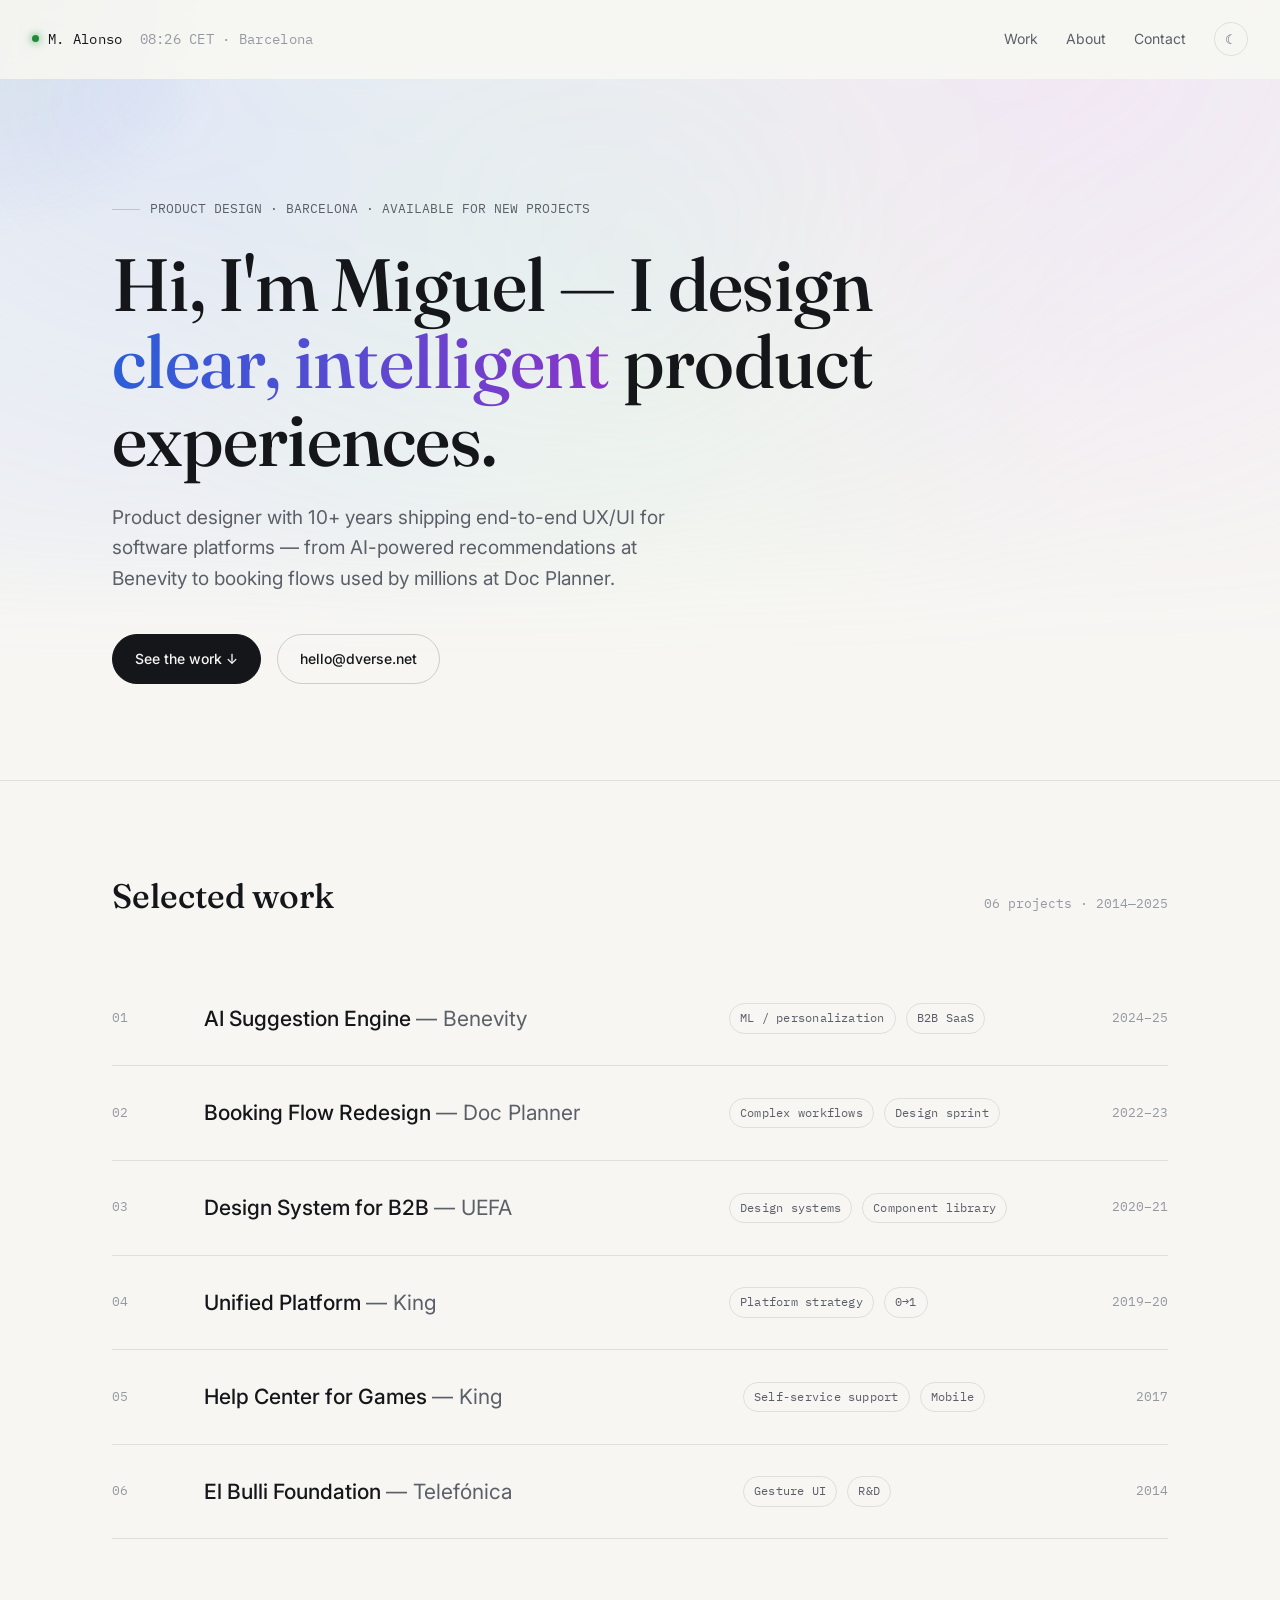
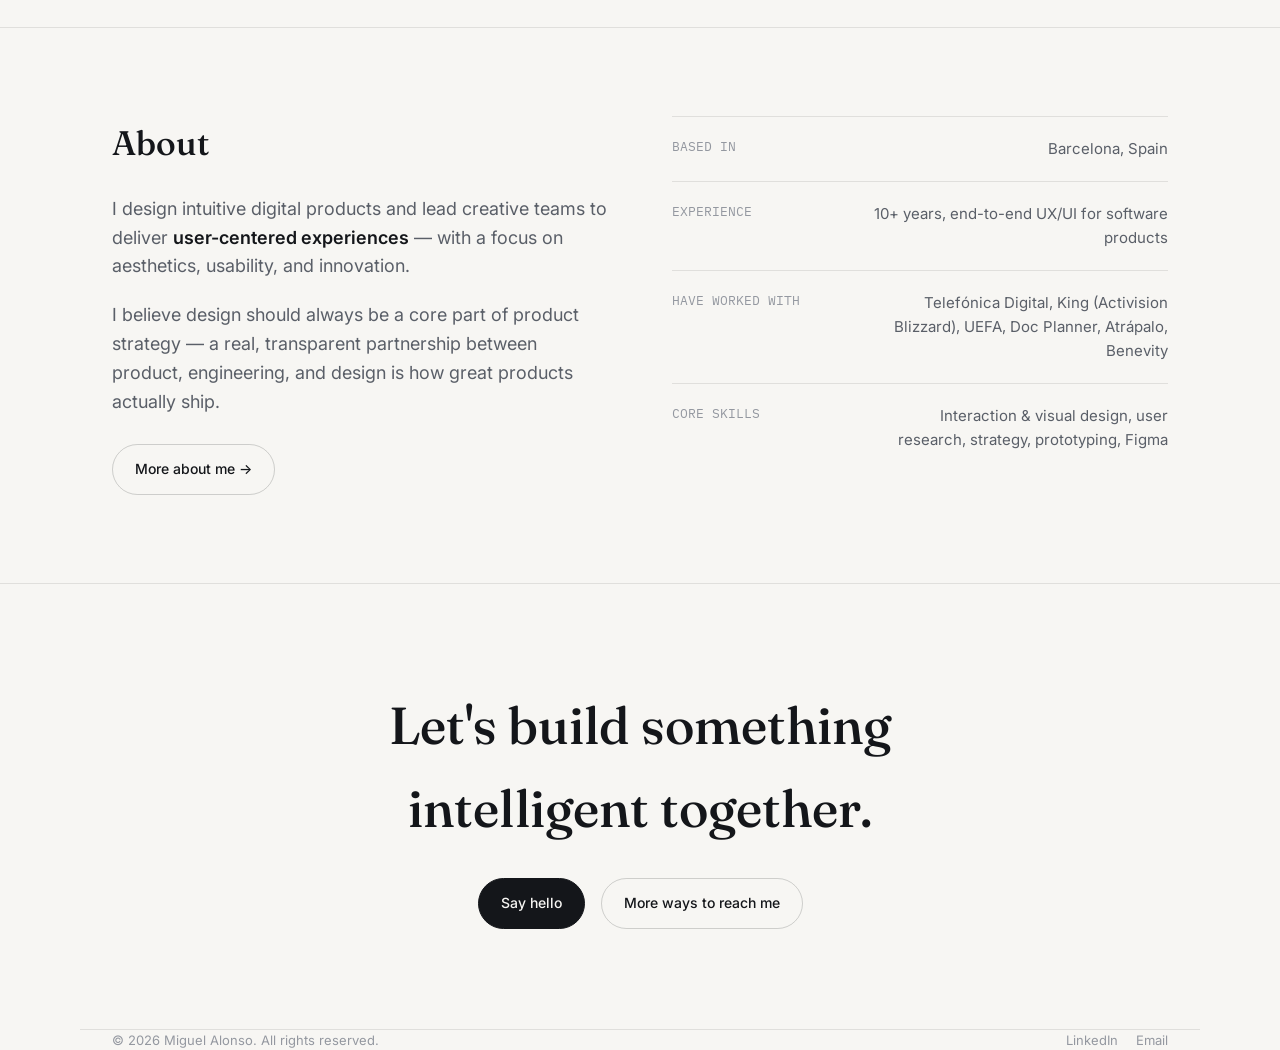
==== index.html @ 678f329a "Initial commit - dverse portfolio" ====
<!doctype html>
<html lang="en">
<head>
<meta charset="utf-8">
<script>document.documentElement.classList.add("js")</script>
<meta name="viewport" content="width=device-width, initial-scale=1">
<title>Miguel Alonso — Product Designer</title>
<meta name="description" content="Miguel Alonso — Product designer based in Barcelona. End-to-end UX/UI for software products at Benevity, Doc Planner, UEFA and King.">
<link rel="icon" href="data:image/svg+xml,<svg xmlns=%22http://www.w3.org/2000/svg%22 viewBox=%220 0 100 100%22><rect width=%22100%22 height=%22100%22 rx=%2222%22 fill=%22%230b0b0d%22/><text x=%2250%22 y=%2266%22 font-size=%2258%22 text-anchor=%22middle%22 fill=%22%23a7ffb0%22 font-family=%22monospace%22>M</text></svg>">
<link rel="preconnect" href="https://fonts.googleapis.com">
<link rel="preconnect" href="https://fonts.gstatic.com" crossorigin>
<link href="https://fonts.googleapis.com/css2?family=Fraunces:opsz,wght@9..144,400;9..144,500;9..144,600&family=Inter:wght@400;500;600&family=IBM+Plex+Mono:wght@400;500&display=swap" rel="stylesheet">
<link rel="stylesheet" href="css/style.css">
</head>
<body>
<div id="glow"></div>

<nav class="nav">
  <div class="brand"><span class="dot"></span> M. Alonso <span id="local-time" style="color:var(--ink-faint); font-weight:400; margin-left:8px;"></span></div>
  <div class="links">
    <a href="#work">Work</a>
    <a href="about.html">About</a>
    <a href="about.html#contact">Contact</a>
    <button class="theme-toggle" aria-label="Toggle theme">☀</button>
  </div>
</nav>

<header class="hero">
  <div class="wrap">
    <div class="eyebrow reveal in"><span class="bar"></span> PRODUCT DESIGN · BARCELONA · AVAILABLE FOR NEW PROJECTS</div>
    <h1 class="reveal in">Hi, I'm Miguel — I design <em>clear, intelligent</em> product experiences.</h1>
    <p class="lede reveal in">Product designer with 10+ years shipping end-to-end UX/UI for software platforms — from AI-powered recommendations at Benevity to booking flows used by millions at Doc Planner.</p>
    <div class="hero-actions reveal in">
      <a class="btn primary" href="#work">See the work ↓</a>
      <a class="btn ghost" href="mailto:hello@dverse.net">hello@dverse.net</a>
    </div>
  </div>
</header>

<section class="section" id="work">
  <div class="wrap">
    <div class="section-head reveal">
      <h2>Selected work</h2>
      <span class="section-num">06 projects · 2014—2025</span>
    </div>
    <div class="work-list">

      <a class="work-row reveal" href="work/ai-suggestion-engine.html">
        <span class="idx">01</span>
        <span class="title">AI Suggestion Engine <span class="co">— Benevity</span></span>
        <span class="meta"><span class="tag">ML / personalization</span><span class="tag">B2B SaaS</span></span>
        <span class="year">2024–25</span>
        <span class="arrow">→</span>
      </a>

      <a class="work-row reveal" href="work/booking-flow-redesign.html">
        <span class="idx">02</span>
        <span class="title">Booking Flow Redesign <span class="co">— Doc Planner</span></span>
        <span class="meta"><span class="tag">Complex workflows</span><span class="tag">Design sprint</span></span>
        <span class="year">2022–23</span>
        <span class="arrow">→</span>
      </a>

      <a class="work-row reveal" href="work/design-system-uefa.html">
        <span class="idx">03</span>
        <span class="title">Design System for B2B <span class="co">— UEFA</span></span>
        <span class="meta"><span class="tag">Design systems</span><span class="tag">Component library</span></span>
        <span class="year">2020–21</span>
        <span class="arrow">→</span>
      </a>

      <a class="work-row reveal" href="work/unified-platform.html">
        <span class="idx">04</span>
        <span class="title">Unified Platform <span class="co">— King</span></span>
        <span class="meta"><span class="tag">Platform strategy</span><span class="tag">0→1</span></span>
        <span class="year">2019–20</span>
        <span class="arrow">→</span>
      </a>

      <a class="work-row reveal" href="work/king-help-center.html">
        <span class="idx">05</span>
        <span class="title">Help Center for Games <span class="co">— King</span></span>
        <span class="meta"><span class="tag">Self-service support</span><span class="tag">Mobile</span></span>
        <span class="year">2017</span>
        <span class="arrow">→</span>
      </a>

      <a class="work-row reveal" href="work/elbulli.html">
        <span class="idx">06</span>
        <span class="title">El Bulli Foundation <span class="co">— Telefónica</span></span>
        <span class="meta"><span class="tag">Gesture UI</span><span class="tag">R&D</span></span>
        <span class="year">2014</span>
        <span class="arrow">→</span>
      </a>

    </div>
  </div>
</section>

<section class="section">
  <div class="wrap split">
    <div class="reveal">
      <div class="section-head" style="margin-bottom:24px;">
        <h2>About</h2>
      </div>
      <div class="lead-text">
        <p>I design intuitive digital products and lead creative teams to deliver <strong>user-centered experiences</strong> — with a focus on aesthetics, usability, and innovation.</p>
        <p>I believe design should always be a core part of product strategy — a real, transparent partnership between product, engineering, and design is how great products actually ship.</p>
      </div>
      <a class="btn ghost" href="about.html" style="margin-top:8px;">More about me →</a>
    </div>
    <div class="reveal">
      <div class="pillar"><span class="label">BASED IN</span><span class="val">Barcelona, Spain</span></div>
      <div class="pillar"><span class="label">EXPERIENCE</span><span class="val">10+ years, end-to-end UX/UI for software products</span></div>
      <div class="pillar"><span class="label">HAVE WORKED WITH</span><span class="val">Telefónica Digital, King (Activision Blizzard), UEFA, Doc Planner, Atrápalo, Benevity</span></div>
      <div class="pillar"><span class="label">CORE SKILLS</span><span class="val">Interaction &amp; visual design, user research, strategy, prototyping, Figma</span></div>
    </div>
  </div>
</section>

<section class="cta section">
  <div class="wrap">
    <h2>Let's build something<br>intelligent together.</h2>
    <div class="hero-actions" style="justify-content:center;">
      <a class="btn primary" href="mailto:hello@dverse.net">Say hello</a>
      <a class="btn ghost" href="about.html#contact">More ways to reach me</a>
    </div>
  </div>
</section>

<footer class="wrap">
  <div>© <span id="year"></span> Miguel Alonso. All rights reserved.</div>
  <div class="social">
    <a href="https://www.linkedin.com/" target="_blank" rel="noopener">LinkedIn</a>
    <a href="mailto:hello@dverse.net">Email</a>
  </div>
</footer>

<script>document.getElementById('year').textContent = new Date().getFullYear();</script>
<script src="js/main.js"></script>
</body>
</html>
---- css/style.css ----
/* =================================================================
   M. Alonso — Product Design Portfolio
   Minimal, AI-native design system
   ================================================================= */

:root{
  --bg: #0b0b0d;
  --bg-elevated: #121214;
  --ink: #eef0f2;
  --ink-dim: #9a9ea6;
  --ink-faint: #5c6068;
  --line: rgba(255,255,255,0.09);
  --line-strong: rgba(255,255,255,0.16);
  --accent: #a7ffb0;
  --accent-2: #7ea8ff;
  --accent-3: #c98bff;
  --radius: 14px;
  --mono: "IBM Plex Mono", "SF Mono", ui-monospace, monospace;
  --sans: "Inter", -apple-system, BlinkMacSystemFont, "Segoe UI", sans-serif;
  --serif: "Fraunces", Georgia, serif;
  --maxw: 1120px;
  --ease: cubic-bezier(.16,.8,.24,1);
}

[data-theme="light"]{
  --bg: #f7f6f3;
  --bg-elevated: #ffffff;
  --ink: #14161a;
  --ink-dim: #5a5f68;
  --ink-faint: #9498a0;
  --line: rgba(20,22,26,0.10);
  --line-strong: rgba(20,22,26,0.18);
  --accent: #1f8a3a;
  --accent-2: #2b5fd9;
  --accent-3: #8a34c9;
}

*{ box-sizing: border-box; }
html{ scroll-behavior: smooth; }
body{
  margin:0;
  background: var(--bg);
  color: var(--ink);
  font-family: var(--sans);
  font-size: 16px;
  line-height: 1.6;
  -webkit-font-smoothing: antialiased;
  transition: background .4s var(--ease), color .4s var(--ease);
}

a{ color: inherit; text-decoration: none; }
img{ max-width: 100%; display:block; }
ul{ margin:0; padding:0; }

.wrap{
  max-width: var(--maxw);
  margin: 0 auto;
  padding: 0 32px;
}

/* ---------- cursor glow (subtle AI-flair) ---------- */
#glow{
  position: fixed;
  top:0; left:0;
  width: 480px; height: 480px;
  border-radius: 50%;
  pointer-events: none;
  background: radial-gradient(circle, rgba(167,255,176,0.10), rgba(126,168,255,0.06) 40%, transparent 70%);
  transform: translate(-50%,-50%);
  z-index: 0;
  transition: opacity .3s ease;
  will-change: transform;
}
[data-theme="light"] #glow{
  background: radial-gradient(circle, rgba(31,138,58,0.07), rgba(43,95,217,0.05) 40%, transparent 70%);
}

/* ---------- top nav ---------- */
.nav{
  position: sticky;
  top:0;
  z-index: 50;
  display:flex;
  align-items:center;
  justify-content: space-between;
  padding: 22px 32px;
  backdrop-filter: blur(10px);
  background: color-mix(in srgb, var(--bg) 78%, transparent);
  border-bottom: 1px solid transparent;
}
.nav.scrolled{ border-bottom-color: var(--line); }
.nav .brand{
  font-family: var(--mono);
  font-size: 14px;
  letter-spacing: .02em;
  display:flex;
  align-items:center;
  gap:9px;
}
.nav .brand .dot{
  width:7px;height:7px;border-radius:50%;
  background: var(--accent);
  box-shadow: 0 0 10px var(--accent);
  animation: pulse 2.4s ease-in-out infinite;
}
@keyframes pulse{ 0%,100%{ opacity:1 } 50%{ opacity:.35 } }

.nav .links{ display:flex; align-items:center; gap: 28px; font-size: 14px; }
.nav .links a{ color: var(--ink-dim); position:relative; padding: 4px 0; }
.nav .links a:hover, .nav .links a.active{ color: var(--ink); }
.nav .links a.active::after{
  content:"";
  position:absolute; left:0; right:0; bottom:-2px;
  height:1px; background: var(--accent);
}
.theme-toggle{
  border:1px solid var(--line);
  background: transparent;
  color: var(--ink-dim);
  border-radius: 999px;
  width: 34px; height: 34px;
  display:flex; align-items:center; justify-content:center;
  cursor:pointer;
  font-size: 13px;
  transition: border-color .2s, color .2s;
}
.theme-toggle:hover{ border-color: var(--line-strong); color: var(--ink); }

/* ---------- hero ---------- */
.hero{
  position: relative;
  padding: 120px 0 96px;
  overflow: hidden;
}
.hero::before{
  content:"";
  position:absolute;
  inset: -20% -10% auto -10%;
  height: 640px;
  background:
    radial-gradient(circle at 18% 25%, rgba(126,168,255,.18), transparent 55%),
    radial-gradient(circle at 78% 15%, rgba(201,139,255,.14), transparent 50%),
    radial-gradient(circle at 50% 60%, rgba(167,255,176,.10), transparent 55%);
  filter: blur(40px);
  z-index:-1;
  animation: drift 18s ease-in-out infinite alternate;
}
@keyframes drift{
  0%{ transform: translate3d(0,0,0) scale(1); }
  100%{ transform: translate3d(10px,20px,0) scale(1.05); }
}
.eyebrow{
  font-family: var(--mono);
  font-size: 13px;
  color: var(--ink-dim);
  display:flex;
  align-items:center;
  gap:10px;
  margin-bottom: 26px;
}
.eyebrow .bar{ width: 28px; height:1px; background: var(--line-strong); }

.hero h1{
  font-family: var(--serif);
  font-weight: 500;
  font-size: clamp(40px, 6vw, 74px);
  line-height: 1.05;
  letter-spacing: -0.01em;
  margin: 0 0 24px;
  max-width: 820px;
}
.hero h1 em{
  font-style: normal;
  background: linear-gradient(90deg, var(--accent-2), var(--accent-3));
  -webkit-background-clip: text;
  background-clip: text;
  color: transparent;
}
.hero p.lede{
  font-size: 19px;
  color: var(--ink-dim);
  max-width: 560px;
  margin: 0 0 40px;
}
.hero-actions{ display:flex; gap:16px; flex-wrap: wrap; align-items:center; }

.btn{
  display:inline-flex;
  align-items:center;
  gap:8px;
  padding: 13px 22px;
  border-radius: 999px;
  font-size: 14px;
  font-weight: 500;
  border:1px solid var(--line-strong);
  transition: all .25s var(--ease);
}
.btn.primary{
  background: var(--ink);
  color: var(--bg);
  border-color: var(--ink);
}
.btn.primary:hover{ transform: translateY(-2px); box-shadow: 0 8px 24px rgba(0,0,0,.25); }
.btn.ghost:hover{ border-color: var(--line-strong); background: var(--bg-elevated); }

/* ---------- section labels ---------- */
.section{ padding: 88px 0; border-top: 1px solid var(--line); }
.section-head{
  display:flex;
  justify-content: space-between;
  align-items: baseline;
  gap: 24px;
  margin-bottom: 48px;
}
.section-head h2{
  font-family: var(--serif);
  font-size: clamp(26px, 3vw, 34px);
  font-weight: 500;
  margin:0;
}
.section-num{
  font-family: var(--mono);
  font-size: 13px;
  color: var(--ink-faint);
}

/* ---------- work list ---------- */
.work-list{ display:flex; flex-direction: column; }
.work-row{
  display:grid;
  grid-template-columns: 64px 1.4fr 1fr auto;
  gap: 28px;
  align-items: center;
  padding: 30px 0;
  border-bottom: 1px solid var(--line);
  transition: padding-left .3s var(--ease);
  position: relative;
}
.work-row:hover{ padding-left: 10px; }
.work-row .idx{ font-family: var(--mono); color: var(--ink-faint); font-size: 13px; }
.work-row .title{ font-size: 21px; font-weight: 500; }
.work-row .title .co{ color: var(--ink-dim); font-weight: 400; }
.work-row .meta{ display:flex; gap:10px; flex-wrap: wrap; }
.tag{
  font-family: var(--mono);
  font-size: 11.5px;
  letter-spacing: .02em;
  color: var(--ink-dim);
  border: 1px solid var(--line);
  padding: 5px 10px;
  border-radius: 999px;
  white-space: nowrap;
}
.work-row .year{ font-family: var(--mono); color: var(--ink-faint); font-size: 13px; text-align:right; }
.work-row .arrow{
  position:absolute;
  right: -8px;
  opacity:0;
  transform: translateX(-6px);
  transition: all .3s var(--ease);
  color: var(--accent);
}
.work-row:hover .arrow{ opacity:1; transform: translateX(0); }

@media (max-width: 720px){
  .work-row{ grid-template-columns: 1fr; gap: 10px; }
  .work-row .year{ text-align:left; }
}

/* ---------- about teaser / blocks ---------- */
.split{
  display:grid;
  grid-template-columns: 1fr 1fr;
  gap: 64px;
}
@media (max-width: 800px){ .split{ grid-template-columns: 1fr; } }

.lead-text{ font-size: 18px; color: var(--ink-dim); }
.lead-text p{ margin: 0 0 20px; }
.lead-text strong{ color: var(--ink); font-weight: 600; }

.pillar{
  border-top: 1px solid var(--line);
  padding: 20px 0;
  display:flex;
  justify-content: space-between;
  gap: 16px;
}
.pillar .label{ font-family: var(--mono); font-size: 13px; color: var(--ink-faint); }
.pillar .val{ font-size: 15px; color: var(--ink-dim); text-align: right; max-width: 60%; }

/* ---------- skills bars ---------- */
.skill{ margin-bottom: 18px; }
.skill .row{ display:flex; justify-content: space-between; font-size: 13.5px; margin-bottom: 8px; }
.skill .row span:first-child{ color: var(--ink); }
.skill .row span:last-child{ font-family: var(--mono); color: var(--ink-faint); }
.skill .track{ height: 3px; background: var(--line); border-radius: 3px; overflow:hidden; }
.skill .fill{ height:100%; background: linear-gradient(90deg, var(--accent-2), var(--accent)); border-radius: 3px; width:0; transition: width 1.1s var(--ease); }

/* ---------- companies strip ---------- */
.companies{
  display:flex;
  flex-wrap: wrap;
  gap: 12px;
  margin-top: 28px;
}
.companies span{
  font-family: var(--mono);
  font-size: 12.5px;
  color: var(--ink-dim);
  border: 1px solid var(--line);
  padding: 7px 12px;
  border-radius: 999px;
}

/* ---------- footer / CTA ---------- */
.cta{
  text-align:center;
  padding: 100px 0;
}
.cta h2{
  font-family: var(--serif);
  font-size: clamp(30px, 5vw, 52px);
  font-weight: 500;
  margin: 0 0 28px;
}
footer{
  border-top: 1px solid var(--line);
  padding: 36px 0 48px;
  display:flex;
  justify-content: space-between;
  align-items:center;
  font-size: 13px;
  color: var(--ink-faint);
  flex-wrap: wrap;
  gap: 12px;
}
footer .social{ display:flex; gap:18px; }
footer a:hover{ color: var(--ink); }

/* ---------- project / case study pages ---------- */
.project-hero{
  padding: 150px 0 60px;
}
.project-hero .tags{ display:flex; gap:10px; margin-bottom: 26px; flex-wrap: wrap; }
.project-hero h1{
  font-family: var(--serif);
  font-size: clamp(32px, 5vw, 52px);
  font-weight: 500;
  line-height: 1.12;
  margin: 0 0 22px;
  max-width: 780px;
}
.project-hero .dek{ font-size: 18px; color: var(--ink-dim); max-width: 620px; }

.meta-strip{
  display:flex;
  gap: 40px;
  flex-wrap: wrap;
  padding: 28px 0;
  margin-top: 40px;
  border-top: 1px solid var(--line);
  border-bottom: 1px solid var(--line);
}
.meta-strip div{ font-size: 13.5px; }
.meta-strip .k{ font-family: var(--mono); color: var(--ink-faint); display:block; margin-bottom: 6px; font-size:12px; }
.meta-strip .v{ color: var(--ink); }

.prose{ max-width: 720px; padding: 64px 0; }
.prose h2{
  font-family: var(--serif);
  font-size: 26px;
  font-weight: 500;
  margin: 56px 0 20px;
}
.prose h2:first-child{ margin-top:0; }
.prose h3{ font-size: 17px; font-weight: 600; margin: 32px 0 12px; }
.prose p{ color: var(--ink-dim); margin: 0 0 18px; font-size: 16.5px; }
.prose ul{ margin: 0 0 20px; padding-left: 20px; color: var(--ink-dim); }
.prose li{ margin-bottom: 10px; font-size: 16.5px; }
.prose li::marker{ color: var(--accent-2); }
.prose strong{ color: var(--ink); }
.prose blockquote{
  border-left: 2px solid var(--accent);
  margin: 32px 0;
  padding: 4px 0 4px 24px;
  font-family: var(--serif);
  font-size: 20px;
  color: var(--ink);
}
.callout-grid{
  display:grid;
  grid-template-columns: repeat(3, 1fr);
  gap: 20px;
  margin: 20px 0 40px;
}
@media (max-width: 700px){ .callout-grid{ grid-template-columns: 1fr; } }
.callout{
  border: 1px solid var(--line);
  border-radius: var(--radius);
  padding: 22px;
}
.callout .num{
  font-family: var(--serif);
  font-size: 30px;
  color: var(--accent);
  margin-bottom: 8px;
}
.callout .cap{ font-size: 13.5px; color: var(--ink-dim); }

.visual{
  border: 1px solid var(--line);
  border-radius: var(--radius);
  padding: 48px 32px;
  margin: 32px 0;
  background:
    radial-gradient(circle at 20% 20%, color-mix(in srgb, var(--accent-2) 14%, transparent), transparent 60%),
    radial-gradient(circle at 80% 80%, color-mix(in srgb, var(--accent-3) 12%, transparent), transparent 60%),
    var(--bg-elevated);
  text-align:center;
  font-family: var(--mono);
  font-size: 12.5px;
  color: var(--ink-faint);
  min-height: 160px;
  display:flex;
  align-items:center;
  justify-content:center;
}

.next-project{
  border-top: 1px solid var(--line);
  padding: 64px 0 90px;
}
.next-project .label{ font-family: var(--mono); font-size: 13px; color: var(--ink-faint); margin-bottom: 14px; }
.next-project h3{
  font-family: var(--serif);
  font-size: clamp(28px, 4vw, 42px);
  font-weight: 500;
  display:flex;
  align-items:center;
  gap: 16px;
}
.next-project h3 svg{ transition: transform .3s var(--ease); }
.next-project a:hover h3 svg{ transform: translateX(8px); }

/* reveal-on-scroll — progressive enhancement only.
   Content is fully visible by default; JS adds the "js" class to <html>
   before paint, and only then do elements hide until scrolled into view.
   If JS fails or is disabled, nothing is ever hidden. */
.reveal{ opacity:1; transform:none; transition: opacity .7s var(--ease), transform .7s var(--ease); }
.js .reveal{ opacity:0; transform: translateY(16px); }
.js .reveal.in{ opacity:1; transform: translateY(0); }

/* back link */
.back-link{
  display:inline-flex; align-items:center; gap:8px;
  font-family: var(--mono); font-size: 13px; color: var(--ink-dim);
  margin-bottom: 24px;
}
.back-link:hover{ color: var(--ink); }
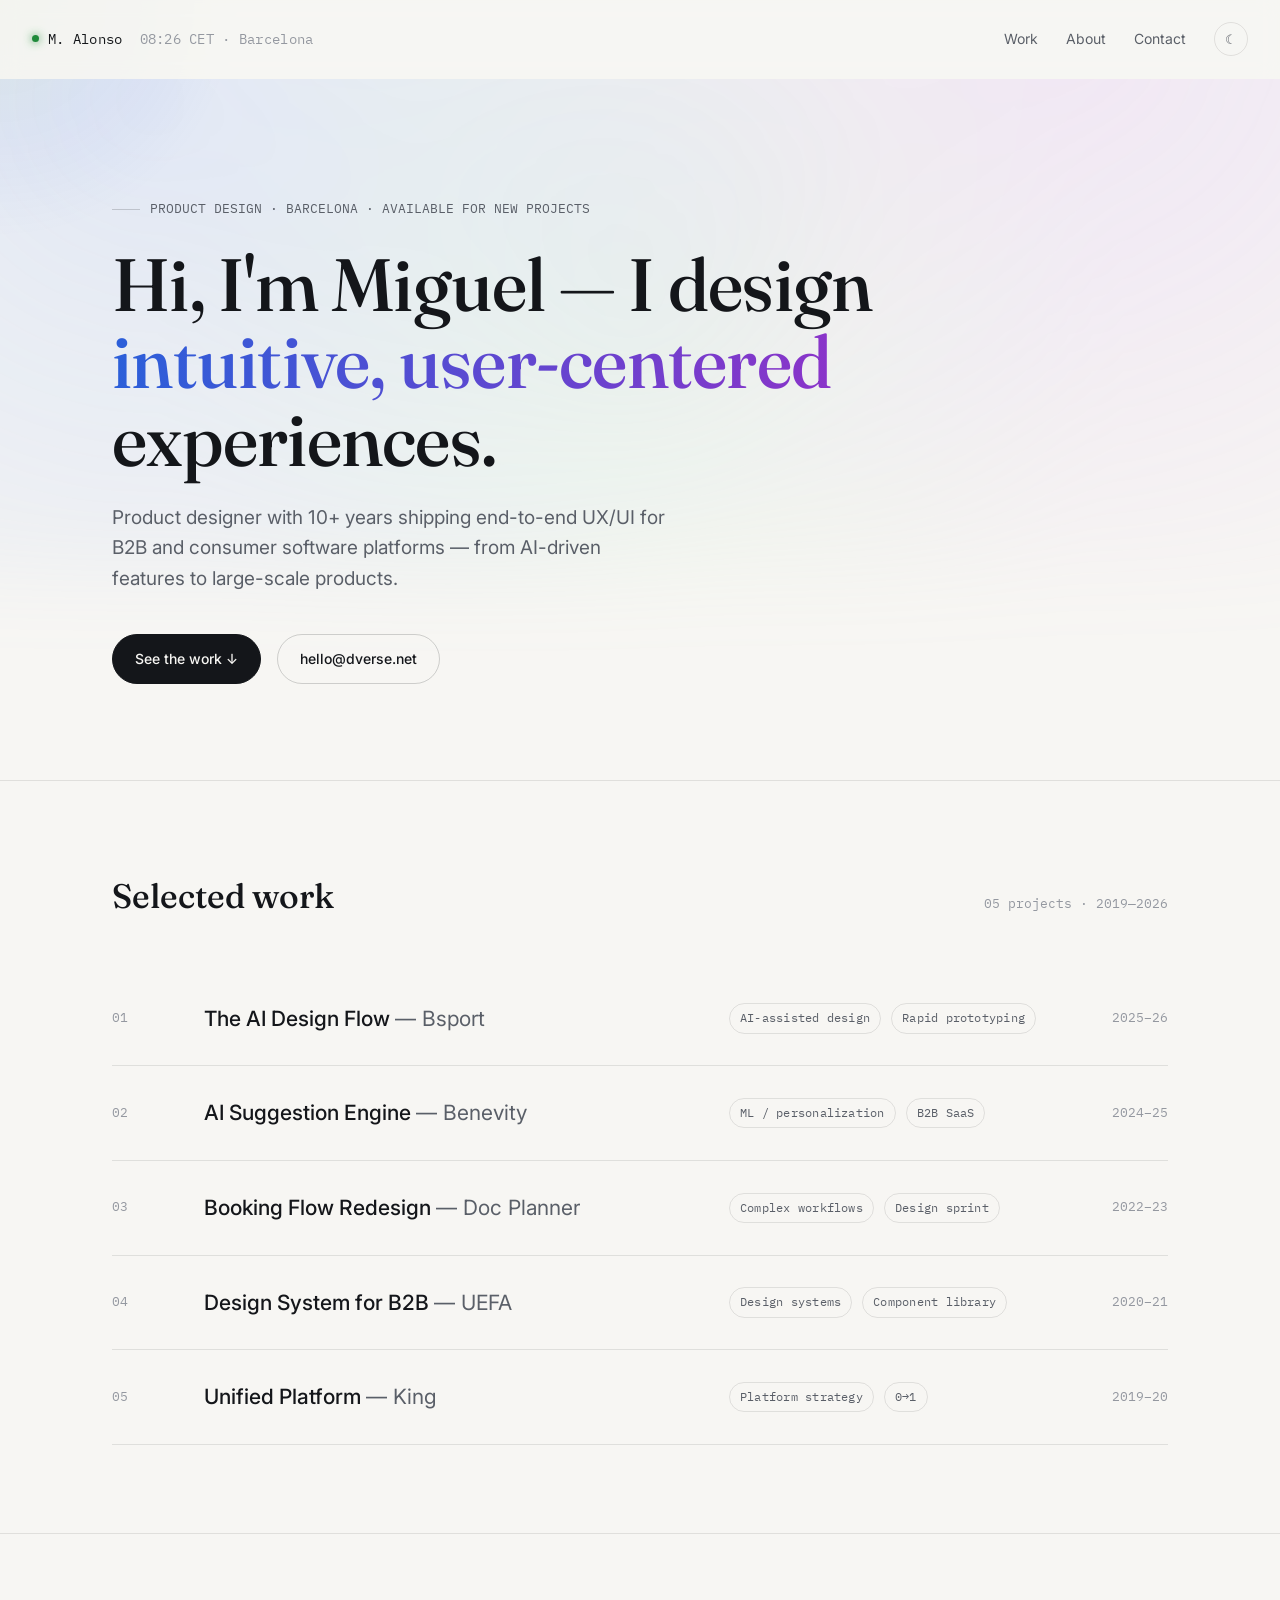
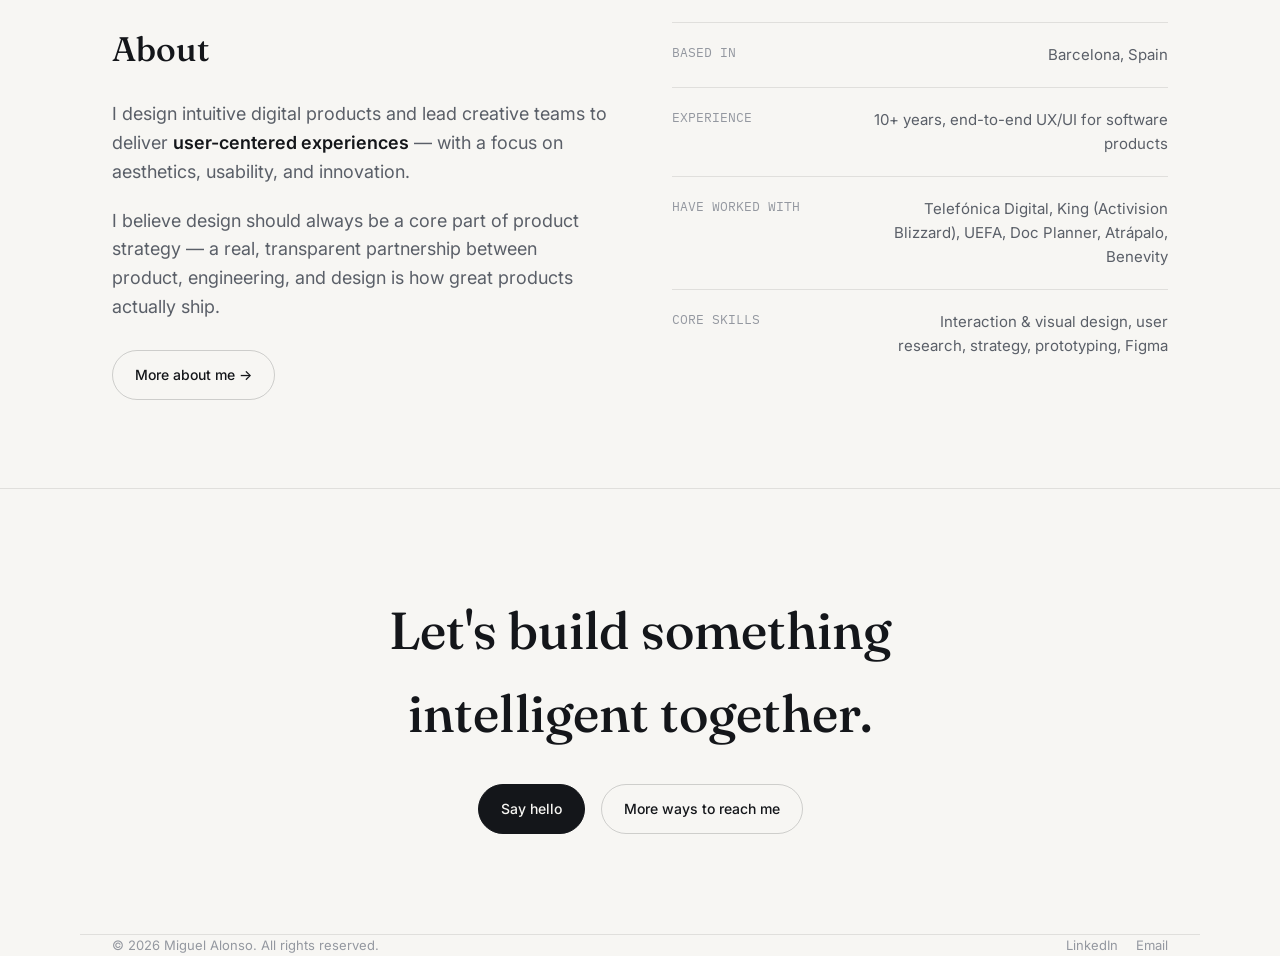
==== commit c7cc1221: "Add AI Design Flow project, project images, and homepage copy updates - Add new featured project: Th" ====
--- a/index.html
+++ b/index.html
@@ -28,8 +28,8 @@
 <header class="hero">
   <div class="wrap">
     <div class="eyebrow reveal in"><span class="bar"></span> PRODUCT DESIGN · BARCELONA · AVAILABLE FOR NEW PROJECTS</div>
-    <h1 class="reveal in">Hi, I'm Miguel — I design <em>clear, intelligent</em> product experiences.</h1>
-    <p class="lede reveal in">Product designer with 10+ years shipping end-to-end UX/UI for software platforms — from AI-powered recommendations at Benevity to booking flows used by millions at Doc Planner.</p>
+    <h1 class="reveal in">Hi, I'm Miguel — I design <em>intuitive, user-centered</em> experiences.</h1>
+    <p class="lede reveal in">Product designer with 10+ years shipping end-to-end UX/UI for B2B and consumer software platforms — from AI-driven features to large-scale products.</p>
     <div class="hero-actions reveal in">
       <a class="btn primary" href="#work">See the work ↓</a>
       <a class="btn ghost" href="mailto:hello@dverse.net">hello@dverse.net</a>
@@ -41,12 +41,20 @@
   <div class="wrap">
     <div class="section-head reveal">
       <h2>Selected work</h2>
-      <span class="section-num">06 projects · 2014—2025</span>
+      <span class="section-num">05 projects · 2019—2026</span>
     </div>
     <div class="work-list">
 
+      <a class="work-row reveal" href="work/ai-design-flow.html">
+        <span class="idx">01</span>
+        <span class="title">The AI Design Flow <span class="co">— Bsport</span></span>
+        <span class="meta"><span class="tag">AI-assisted design</span><span class="tag">Rapid prototyping</span></span>
+        <span class="year">2025–26</span>
+        <span class="arrow">→</span>
+      </a>
+
       <a class="work-row reveal" href="work/ai-suggestion-engine.html">
-        <span class="idx">01</span>
+        <span class="idx">02</span>
         <span class="title">AI Suggestion Engine <span class="co">— Benevity</span></span>
         <span class="meta"><span class="tag">ML / personalization</span><span class="tag">B2B SaaS</span></span>
         <span class="year">2024–25</span>
@@ -54,7 +62,7 @@
       </a>
 
       <a class="work-row reveal" href="work/booking-flow-redesign.html">
-        <span class="idx">02</span>
+        <span class="idx">03</span>
         <span class="title">Booking Flow Redesign <span class="co">— Doc Planner</span></span>
         <span class="meta"><span class="tag">Complex workflows</span><span class="tag">Design sprint</span></span>
         <span class="year">2022–23</span>
@@ -62,7 +70,7 @@
       </a>
 
       <a class="work-row reveal" href="work/design-system-uefa.html">
-        <span class="idx">03</span>
+        <span class="idx">04</span>
         <span class="title">Design System for B2B <span class="co">— UEFA</span></span>
         <span class="meta"><span class="tag">Design systems</span><span class="tag">Component library</span></span>
         <span class="year">2020–21</span>
@@ -70,26 +78,10 @@
       </a>
 
       <a class="work-row reveal" href="work/unified-platform.html">
-        <span class="idx">04</span>
+        <span class="idx">05</span>
         <span class="title">Unified Platform <span class="co">— King</span></span>
         <span class="meta"><span class="tag">Platform strategy</span><span class="tag">0→1</span></span>
         <span class="year">2019–20</span>
-        <span class="arrow">→</span>
-      </a>
-
-      <a class="work-row reveal" href="work/king-help-center.html">
-        <span class="idx">05</span>
-        <span class="title">Help Center for Games <span class="co">— King</span></span>
-        <span class="meta"><span class="tag">Self-service support</span><span class="tag">Mobile</span></span>
-        <span class="year">2017</span>
-        <span class="arrow">→</span>
-      </a>
-
-      <a class="work-row reveal" href="work/elbulli.html">
-        <span class="idx">06</span>
-        <span class="title">El Bulli Foundation <span class="co">— Telefónica</span></span>
-        <span class="meta"><span class="tag">Gesture UI</span><span class="tag">R&D</span></span>
-        <span class="year">2014</span>
         <span class="arrow">→</span>
       </a>
 
--- a/css/style.css
+++ b/css/style.css
@@ -426,6 +426,19 @@
   align-items:center;
   justify-content:center;
 }
+.visual.has-image{
+  padding: 0;
+  background: none;
+  overflow: hidden;
+  display: block;
+}
+.visual.has-image img,
+.visual.has-image video{
+  width: 100%;
+  height: auto;
+  display: block;
+  border-radius: calc(var(--radius) - 1px);
+}
 
 .next-project{
   border-top: 1px solid var(--line);
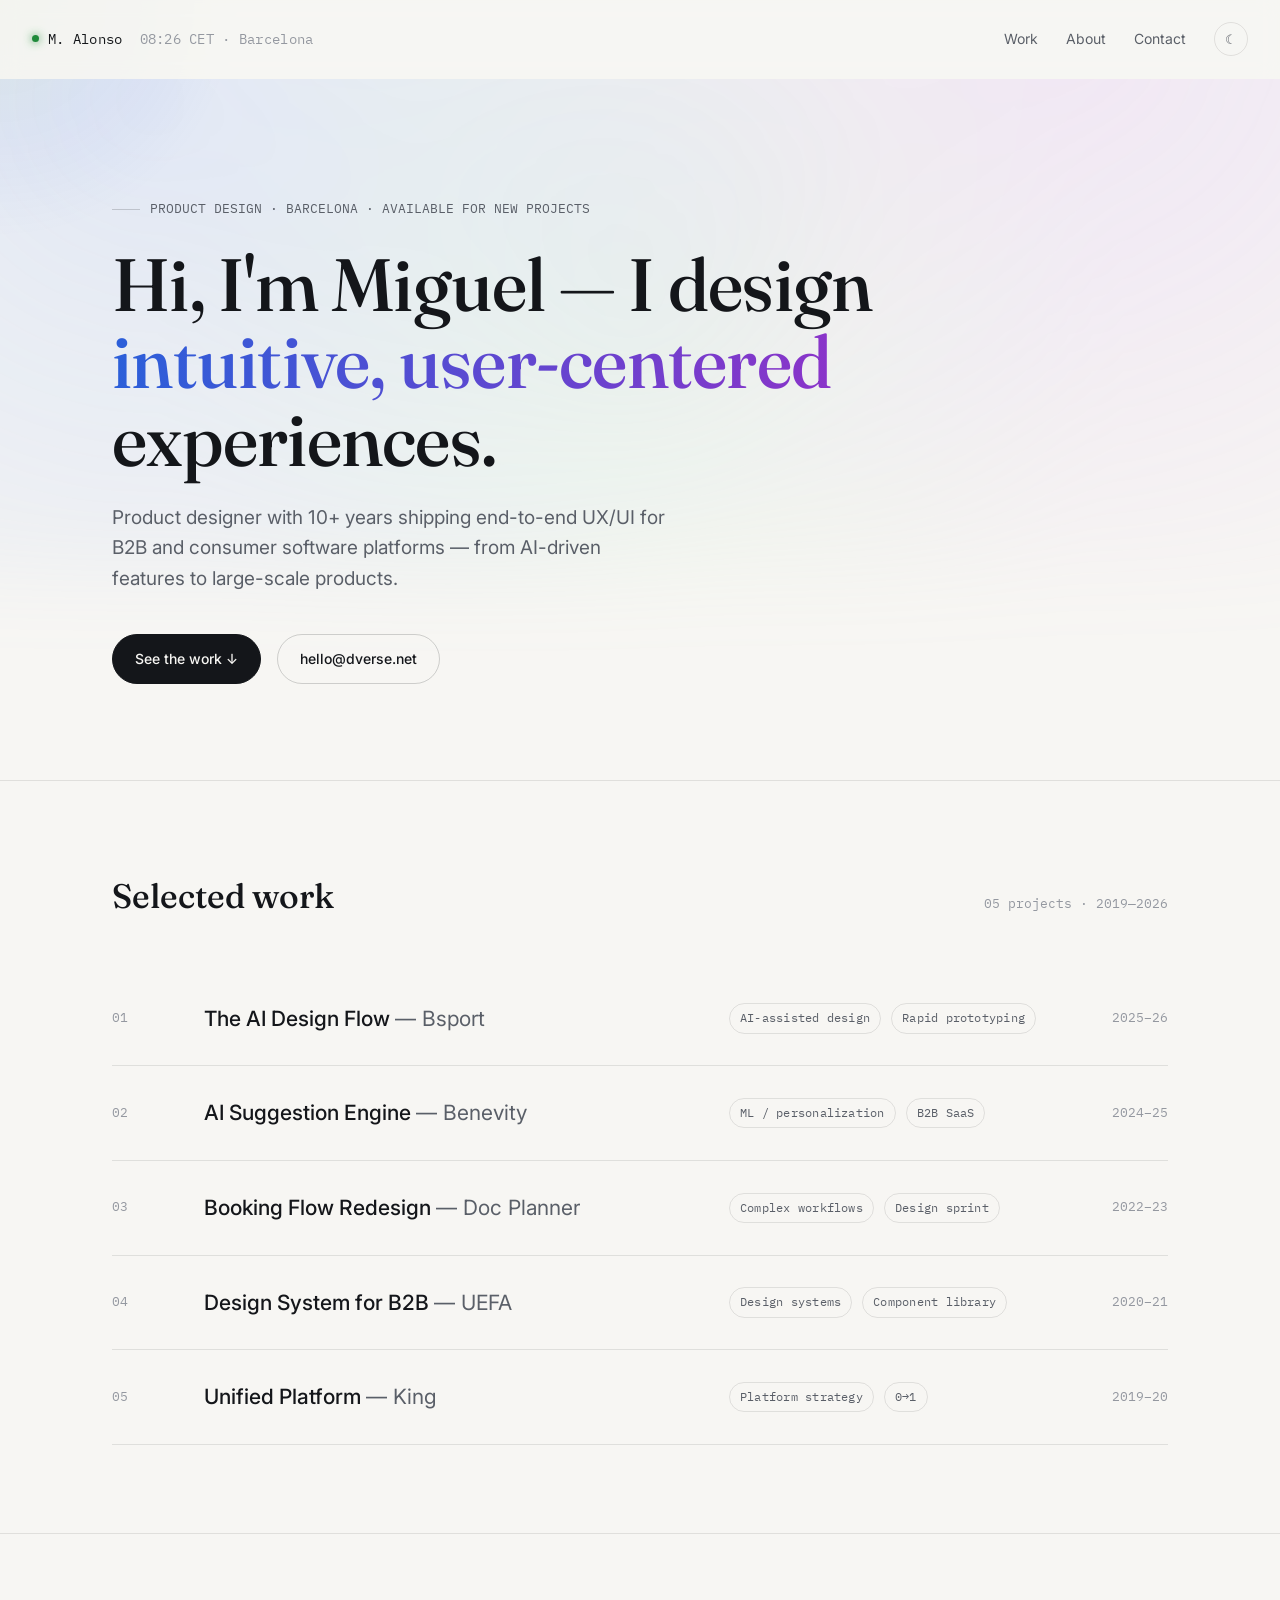
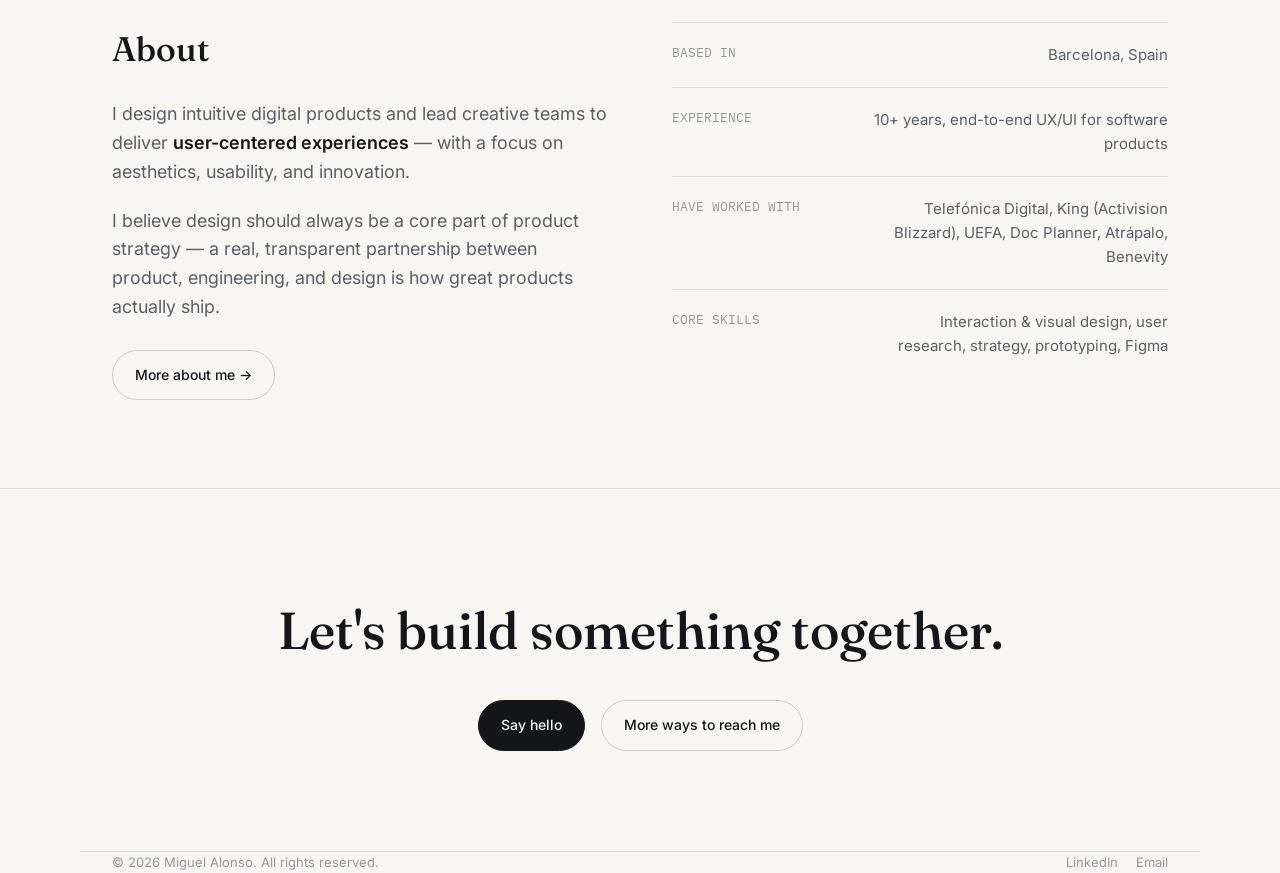
==== commit 271af753: "Simplify the homepage CTA heading. Co-authored-by: Cursor <cursoragent@cursor.com>" ====
--- a/index.html
+++ b/index.html
@@ -112,7 +112,7 @@
 
 <section class="cta section">
   <div class="wrap">
-    <h2>Let's build something<br>intelligent together.</h2>
+    <h2>Let's build something together.</h2>
     <div class="hero-actions" style="justify-content:center;">
       <a class="btn primary" href="mailto:hello@dverse.net">Say hello</a>
       <a class="btn ghost" href="about.html#contact">More ways to reach me</a>
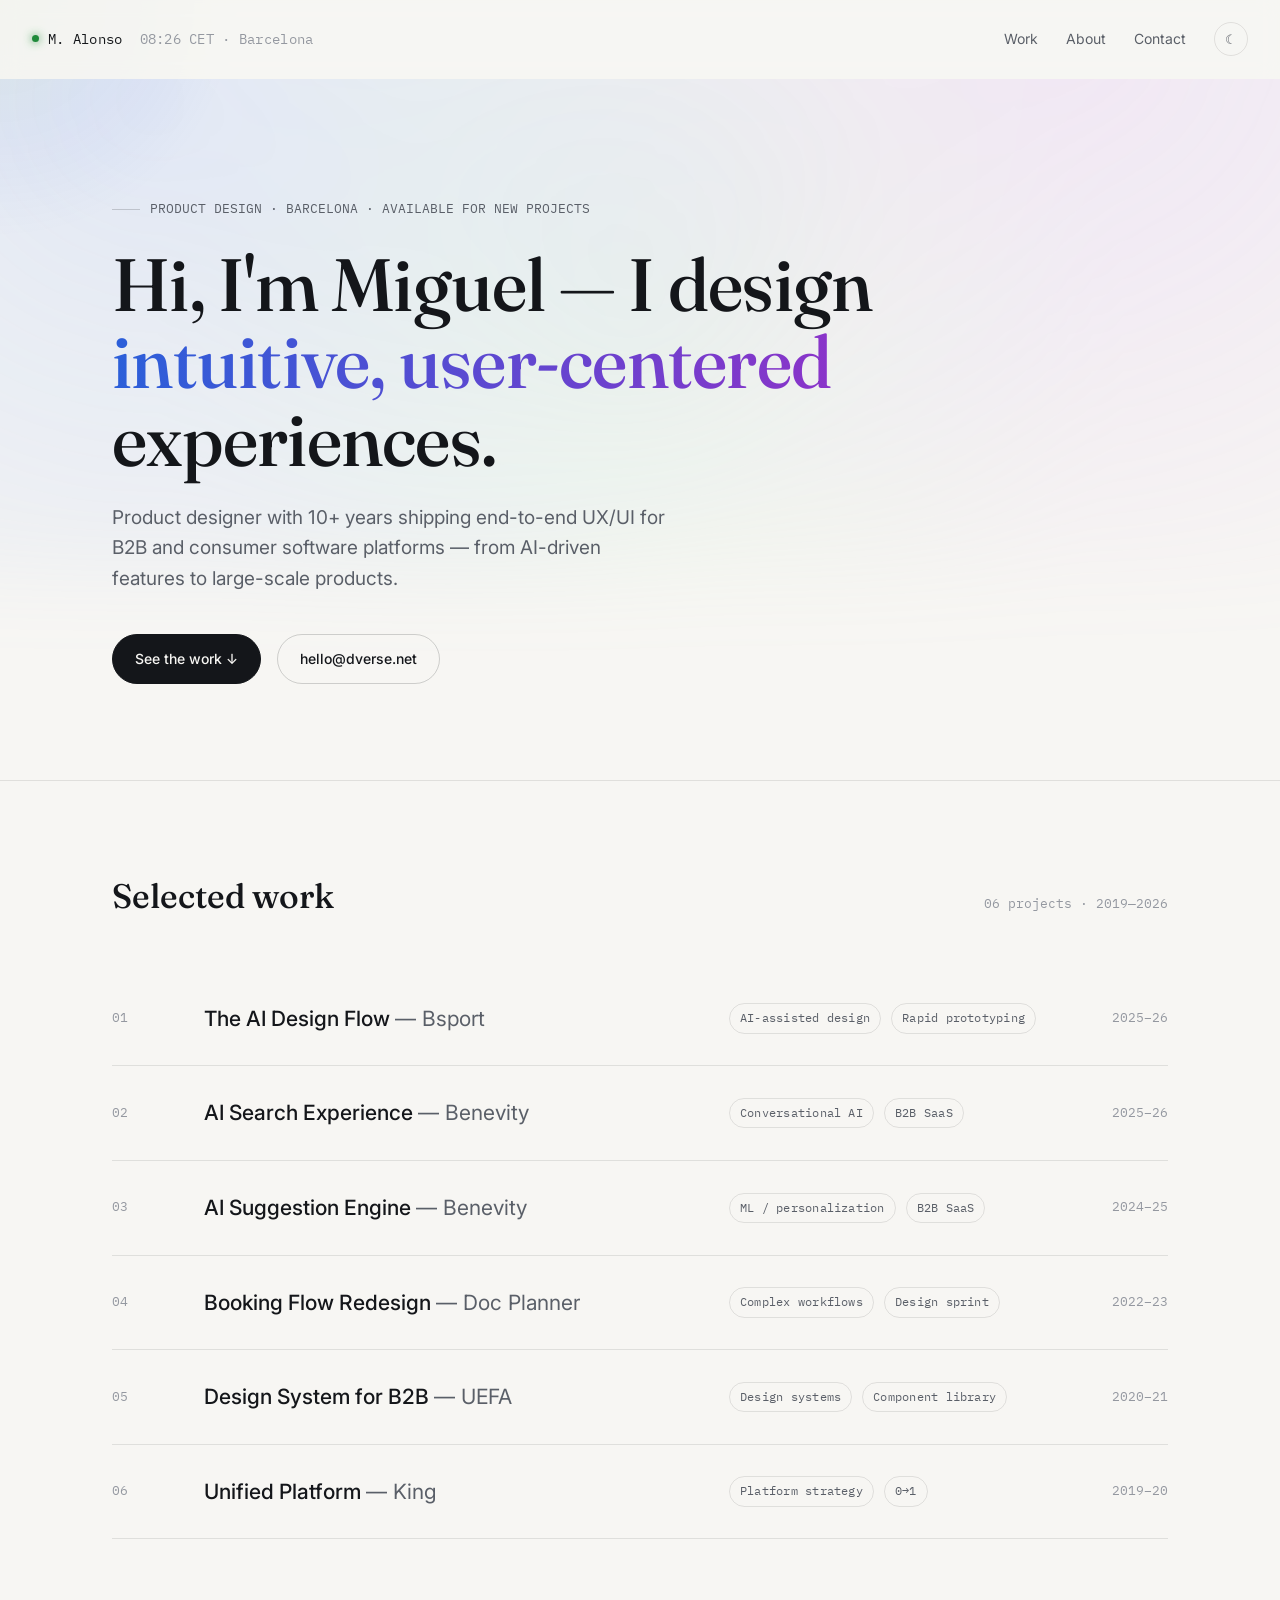
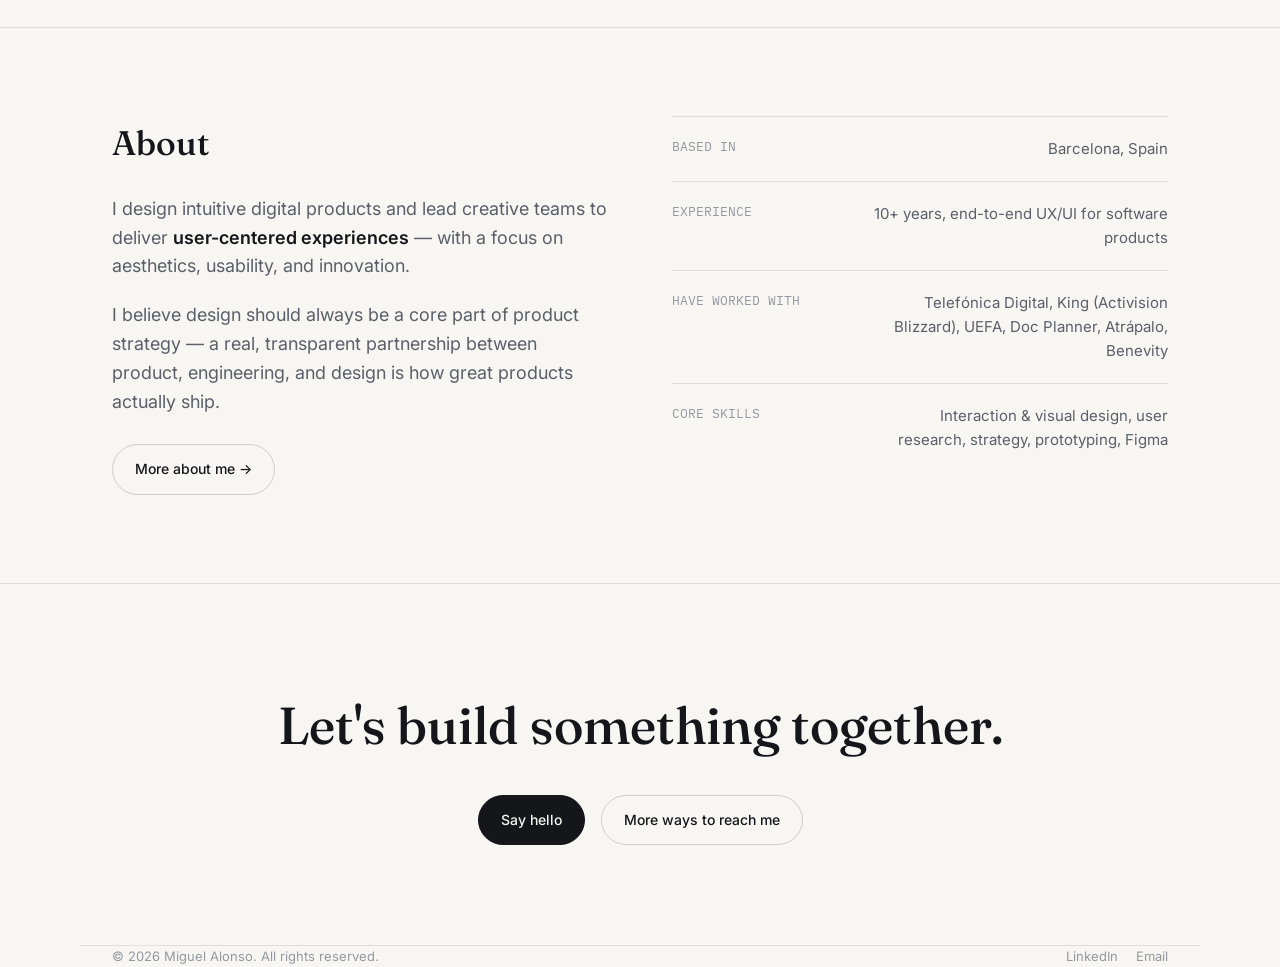
==== commit 62ebdb72: "Add the AI Search Experience case study and refresh the About page. Co-authored-by: Cursor <cursorag" ====
--- a/index.html
+++ b/index.html
@@ -41,7 +41,7 @@
   <div class="wrap">
     <div class="section-head reveal">
       <h2>Selected work</h2>
-      <span class="section-num">05 projects · 2019—2026</span>
+      <span class="section-num">06 projects · 2019—2026</span>
     </div>
     <div class="work-list">
 
@@ -53,8 +53,16 @@
         <span class="arrow">→</span>
       </a>
 
+      <a class="work-row reveal" href="work/ai-search-experience.html">
+        <span class="idx">02</span>
+        <span class="title">AI Search Experience <span class="co">— Benevity</span></span>
+        <span class="meta"><span class="tag">Conversational AI</span><span class="tag">B2B SaaS</span></span>
+        <span class="year">2025–26</span>
+        <span class="arrow">→</span>
+      </a>
+
       <a class="work-row reveal" href="work/ai-suggestion-engine.html">
-        <span class="idx">02</span>
+        <span class="idx">03</span>
         <span class="title">AI Suggestion Engine <span class="co">— Benevity</span></span>
         <span class="meta"><span class="tag">ML / personalization</span><span class="tag">B2B SaaS</span></span>
         <span class="year">2024–25</span>
@@ -62,7 +70,7 @@
       </a>
 
       <a class="work-row reveal" href="work/booking-flow-redesign.html">
-        <span class="idx">03</span>
+        <span class="idx">04</span>
         <span class="title">Booking Flow Redesign <span class="co">— Doc Planner</span></span>
         <span class="meta"><span class="tag">Complex workflows</span><span class="tag">Design sprint</span></span>
         <span class="year">2022–23</span>
@@ -70,7 +78,7 @@
       </a>
 
       <a class="work-row reveal" href="work/design-system-uefa.html">
-        <span class="idx">04</span>
+        <span class="idx">05</span>
         <span class="title">Design System for B2B <span class="co">— UEFA</span></span>
         <span class="meta"><span class="tag">Design systems</span><span class="tag">Component library</span></span>
         <span class="year">2020–21</span>
@@ -78,7 +86,7 @@
       </a>
 
       <a class="work-row reveal" href="work/unified-platform.html">
-        <span class="idx">05</span>
+        <span class="idx">06</span>
         <span class="title">Unified Platform <span class="co">— King</span></span>
         <span class="meta"><span class="tag">Platform strategy</span><span class="tag">0→1</span></span>
         <span class="year">2019–20</span>
--- a/css/style.css
+++ b/css/style.css
@@ -275,6 +275,36 @@
 }
 @media (max-width: 800px){ .split{ grid-template-columns: 1fr; } }
 
+.about-intro{
+  display:grid;
+  grid-template-columns: minmax(220px, 320px) 1fr;
+  gap: 56px;
+  align-items: start;
+}
+.about-photo{
+  margin: 0;
+  border-radius: var(--radius);
+  overflow: hidden;
+  border: 1px solid var(--line);
+  background: var(--bg-elevated);
+}
+.about-photo img{
+  width: 100%;
+  height: auto;
+  display: block;
+  filter: grayscale(1);
+}
+.about-bio{
+  border-left: 1px solid var(--line);
+  padding-left: 56px;
+}
+.skill-list{ max-width: 720px; }
+@media (max-width: 800px){
+  .about-intro{ grid-template-columns: 1fr; gap: 32px; }
+  .about-photo{ max-width: 360px; }
+  .about-bio{ border-left: none; padding-left: 0; }
+}
+
 .lead-text{ font-size: 18px; color: var(--ink-dim); }
 .lead-text p{ margin: 0 0 20px; }
 .lead-text strong{ color: var(--ink); font-weight: 600; }
@@ -394,7 +424,33 @@
   gap: 20px;
   margin: 20px 0 40px;
 }
-@media (max-width: 700px){ .callout-grid{ grid-template-columns: 1fr; } }
+.callout-grid.four{ grid-template-columns: repeat(4, 1fr); }
+@media (max-width: 900px){ .callout-grid.four{ grid-template-columns: repeat(2, 1fr); } }
+@media (max-width: 700px){ .callout-grid, .callout-grid.four{ grid-template-columns: 1fr; } }
+
+.narrative{ margin: 26px 0 8px; display:flex; flex-direction:column; gap:14px; }
+.n-row{ display:flex; gap:14px; align-items:flex-start; }
+.n-badge{
+  flex:none; width:28px; height:28px; border-radius:50%;
+  background: linear-gradient(135deg, var(--accent-2), var(--accent-3));
+  color: var(--bg); font-family: var(--mono); font-size:12px;
+  display:flex; align-items:center; justify-content:center; margin-top:2px;
+}
+.n-bubble{
+  background: var(--bg-elevated); border:1px solid var(--line); border-radius:14px;
+  padding:16px 20px; font-size:15.5px; color: var(--ink); line-height:1.55;
+}
+
+.cap-grid{ display:grid; grid-template-columns:1fr 1fr; gap:32px; margin: 8px 0 32px; }
+@media (max-width: 700px){ .cap-grid{ grid-template-columns:1fr; } }
+.cap-col h3{
+  font-family: var(--mono); font-size:13px; letter-spacing:.08em; text-transform:uppercase;
+  color: var(--accent-2); margin: 0 0 14px; font-weight:500;
+}
+.cap-col ol{ margin:0; padding-left:20px; color: var(--ink-dim); font-size:15.5px; }
+.cap-col ol li{ margin-bottom:10px; }
+.cap-col ol li:last-child{ margin-bottom:0; }
+.cap-sub{ font-size:13.5px; color: var(--ink-faint); margin:6px 0 0; }
 .callout{
   border: 1px solid var(--line);
   border-radius: var(--radius);
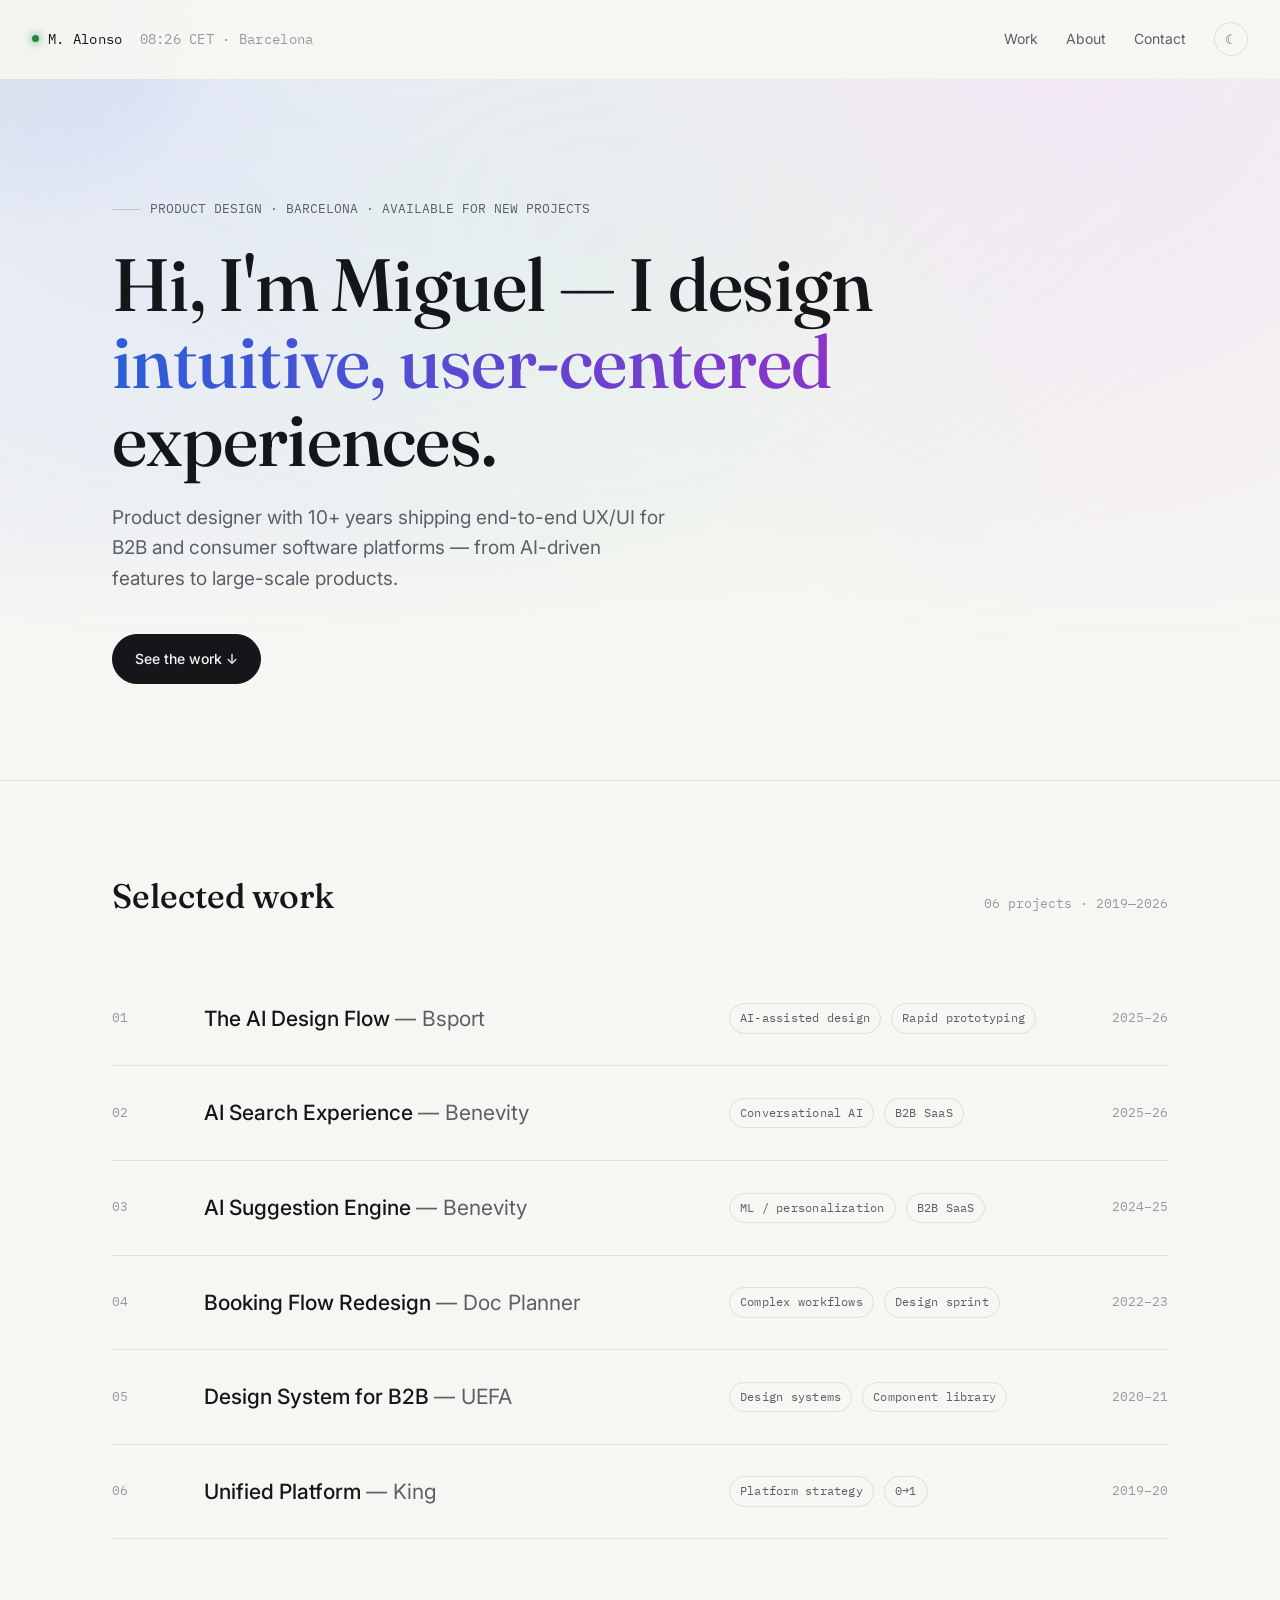
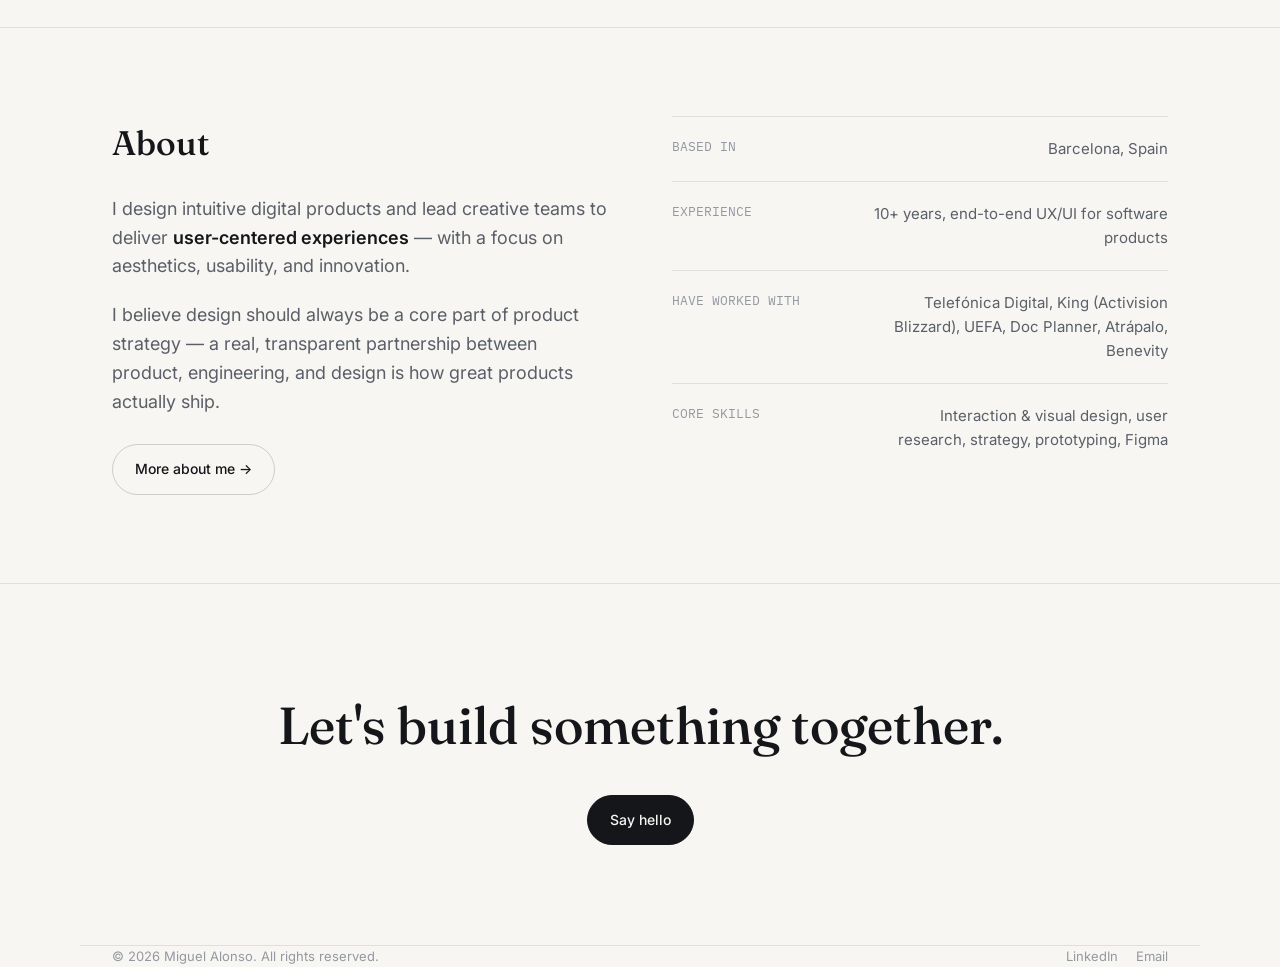
==== commit 38adaa57: "Update contact links and add Bsport to companies worked with. Co-authored-by: Cursor <cursoragent@cu" ====
--- a/index.html
+++ b/index.html
@@ -32,7 +32,6 @@
     <p class="lede reveal in">Product designer with 10+ years shipping end-to-end UX/UI for B2B and consumer software platforms — from AI-driven features to large-scale products.</p>
     <div class="hero-actions reveal in">
       <a class="btn primary" href="#work">See the work ↓</a>
-      <a class="btn ghost" href="mailto:hello@dverse.net">hello@dverse.net</a>
     </div>
   </div>
 </header>
@@ -122,8 +121,7 @@
   <div class="wrap">
     <h2>Let's build something together.</h2>
     <div class="hero-actions" style="justify-content:center;">
-      <a class="btn primary" href="mailto:hello@dverse.net">Say hello</a>
-      <a class="btn ghost" href="about.html#contact">More ways to reach me</a>
+      <a class="btn primary" href="mailto:m.alonso@gmail.com">Say hello</a>
     </div>
   </div>
 </section>
@@ -131,7 +129,7 @@
 <footer class="wrap">
   <div>© <span id="year"></span> Miguel Alonso. All rights reserved.</div>
   <div class="social">
-    <a href="https://www.linkedin.com/" target="_blank" rel="noopener">LinkedIn</a>
+    <a href="https://www.linkedin.com/in/miguel-alonso-46410717/" target="_blank" rel="noopener">LinkedIn</a>
     <a href="mailto:hello@dverse.net">Email</a>
   </div>
 </footer>
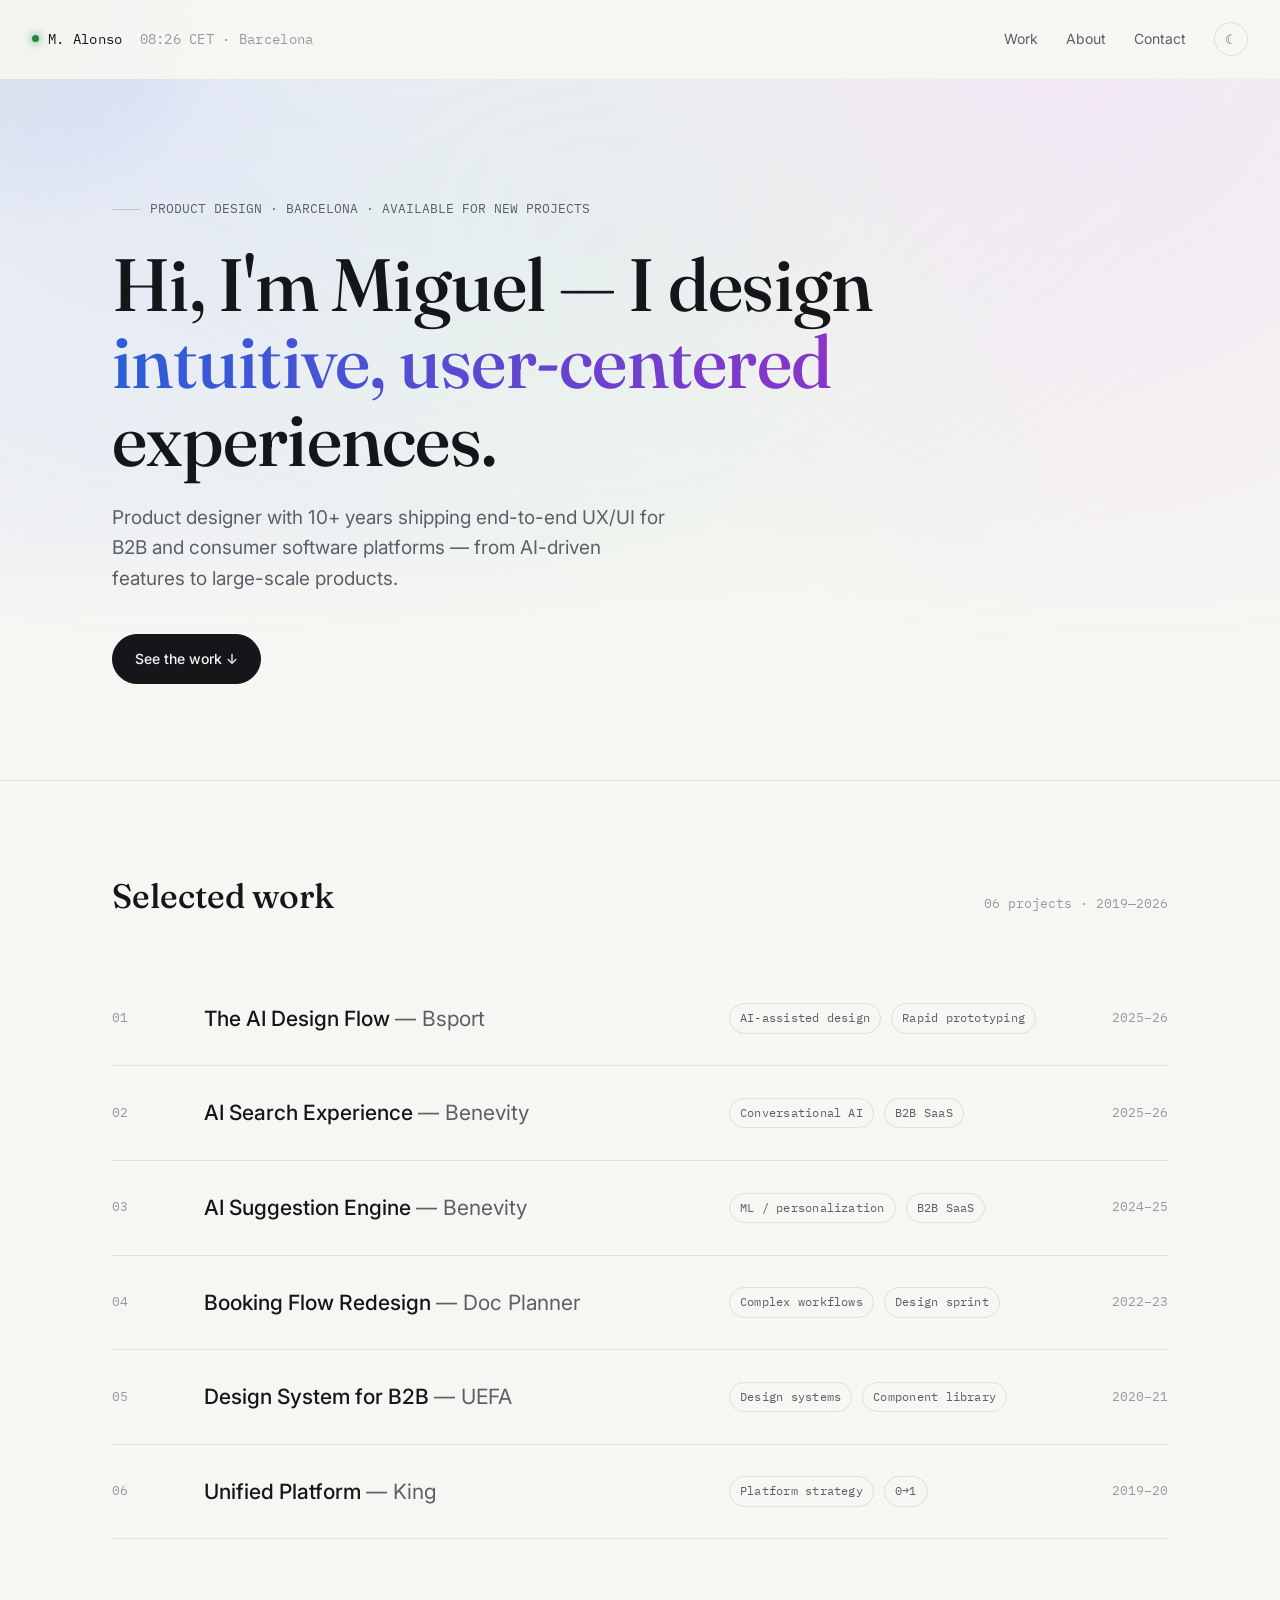
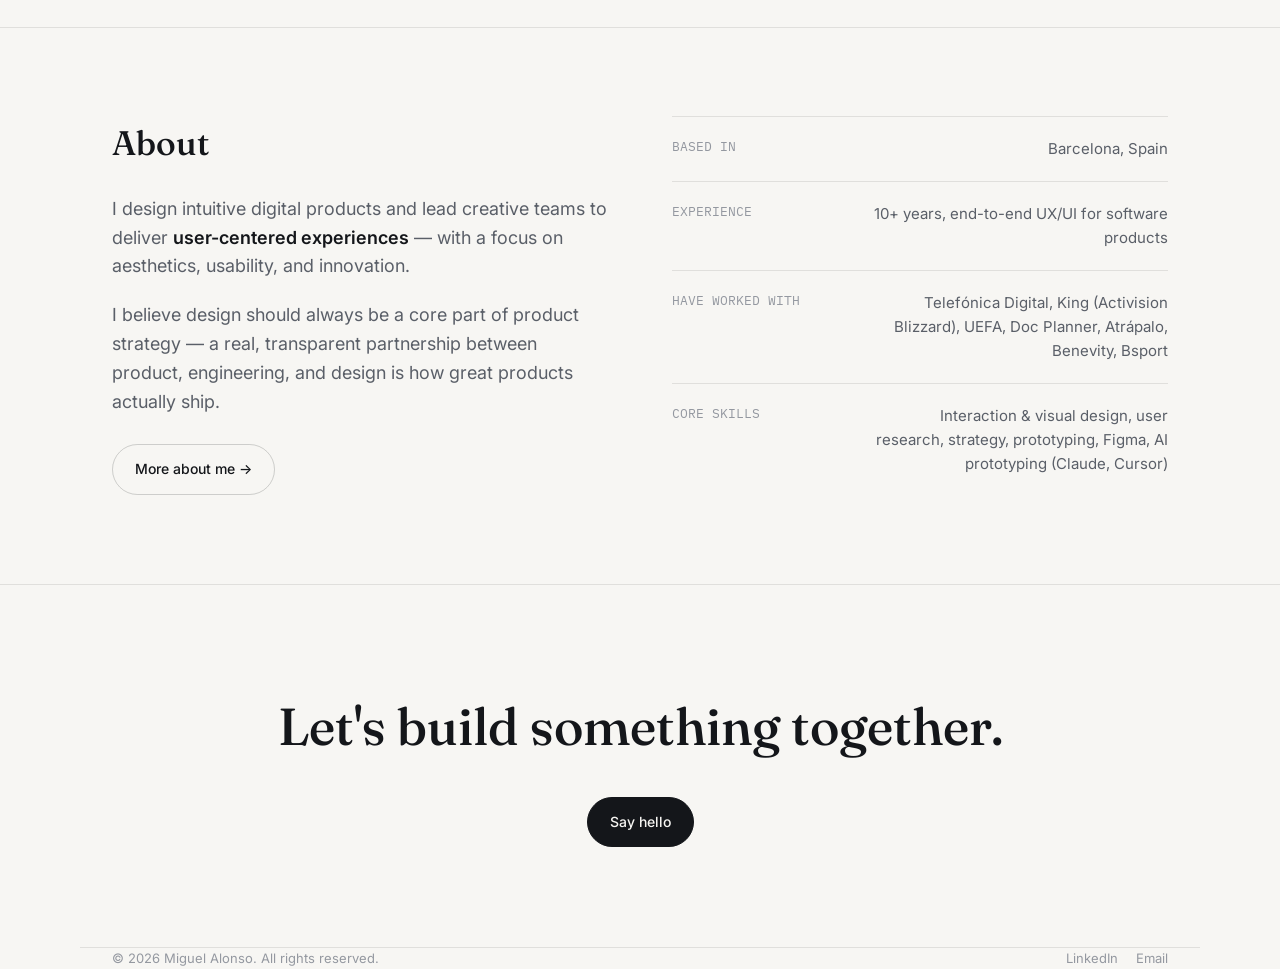
==== commit c82c8f47: "Add a mobile hamburger menu and update homepage skills and companies. Co-authored-by: Cursor <cursor" ====
--- a/index.html
+++ b/index.html
@@ -17,7 +17,10 @@
 
 <nav class="nav">
   <div class="brand"><span class="dot"></span> M. Alonso <span id="local-time" style="color:var(--ink-faint); font-weight:400; margin-left:8px;"></span></div>
-  <div class="links">
+  <button class="menu-toggle" type="button" aria-label="Open menu" aria-expanded="false" aria-controls="nav-links">
+    <span></span><span></span><span></span>
+  </button>
+  <div class="links" id="nav-links">
     <a href="#work">Work</a>
     <a href="about.html">About</a>
     <a href="about.html#contact">Contact</a>
@@ -111,8 +114,8 @@
     <div class="reveal">
       <div class="pillar"><span class="label">BASED IN</span><span class="val">Barcelona, Spain</span></div>
       <div class="pillar"><span class="label">EXPERIENCE</span><span class="val">10+ years, end-to-end UX/UI for software products</span></div>
-      <div class="pillar"><span class="label">HAVE WORKED WITH</span><span class="val">Telefónica Digital, King (Activision Blizzard), UEFA, Doc Planner, Atrápalo, Benevity</span></div>
-      <div class="pillar"><span class="label">CORE SKILLS</span><span class="val">Interaction &amp; visual design, user research, strategy, prototyping, Figma</span></div>
+      <div class="pillar"><span class="label">HAVE WORKED WITH</span><span class="val">Telefónica Digital, King (Activision Blizzard), UEFA, Doc Planner, Atrápalo, Benevity, Bsport</span></div>
+      <div class="pillar"><span class="label">CORE SKILLS</span><span class="val">Interaction &amp; visual design, user research, strategy, prototyping, Figma, AI prototyping (Claude, Cursor)</span></div>
     </div>
   </div>
 </section>
--- a/css/style.css
+++ b/css/style.css
@@ -126,6 +126,56 @@
 }
 .theme-toggle:hover{ border-color: var(--line-strong); color: var(--ink); }
 
+.menu-toggle{
+  display:none;
+  width: 40px; height: 40px;
+  padding: 0;
+  border: 1px solid var(--line);
+  border-radius: 10px;
+  background: transparent;
+  cursor: pointer;
+  align-items: center;
+  justify-content: center;
+  flex-direction: column;
+  gap: 5px;
+}
+.menu-toggle span{
+  display:block;
+  width: 16px; height: 1.5px;
+  background: var(--ink);
+  border-radius: 2px;
+  transition: transform .25s var(--ease), opacity .2s;
+}
+.nav.open .menu-toggle span:nth-child(1){ transform: translateY(6.5px) rotate(45deg); }
+.nav.open .menu-toggle span:nth-child(2){ opacity:0; }
+.nav.open .menu-toggle span:nth-child(3){ transform: translateY(-6.5px) rotate(-45deg); }
+
+@media (max-width: 720px){
+  .nav{ padding: 16px 20px; }
+  .nav .brand #local-time{ display:none; }
+  .menu-toggle{ display:flex; }
+  .nav .links{
+    display:none;
+    position:absolute;
+    top:100%; left:0; right:0;
+    flex-direction: column;
+    align-items: stretch;
+    gap: 0;
+    padding: 8px 20px 20px;
+    background: color-mix(in srgb, var(--bg) 94%, transparent);
+    backdrop-filter: blur(14px);
+    border-bottom: 1px solid var(--line);
+  }
+  .nav.open .links{ display:flex; }
+  .nav .links a{
+    padding: 14px 0;
+    font-size: 16px;
+    border-bottom: 1px solid var(--line);
+  }
+  .nav .links a.active::after{ display:none; }
+  .nav .links .theme-toggle{ margin-top: 14px; }
+}
+
 /* ---------- hero ---------- */
 .hero{
   position: relative;
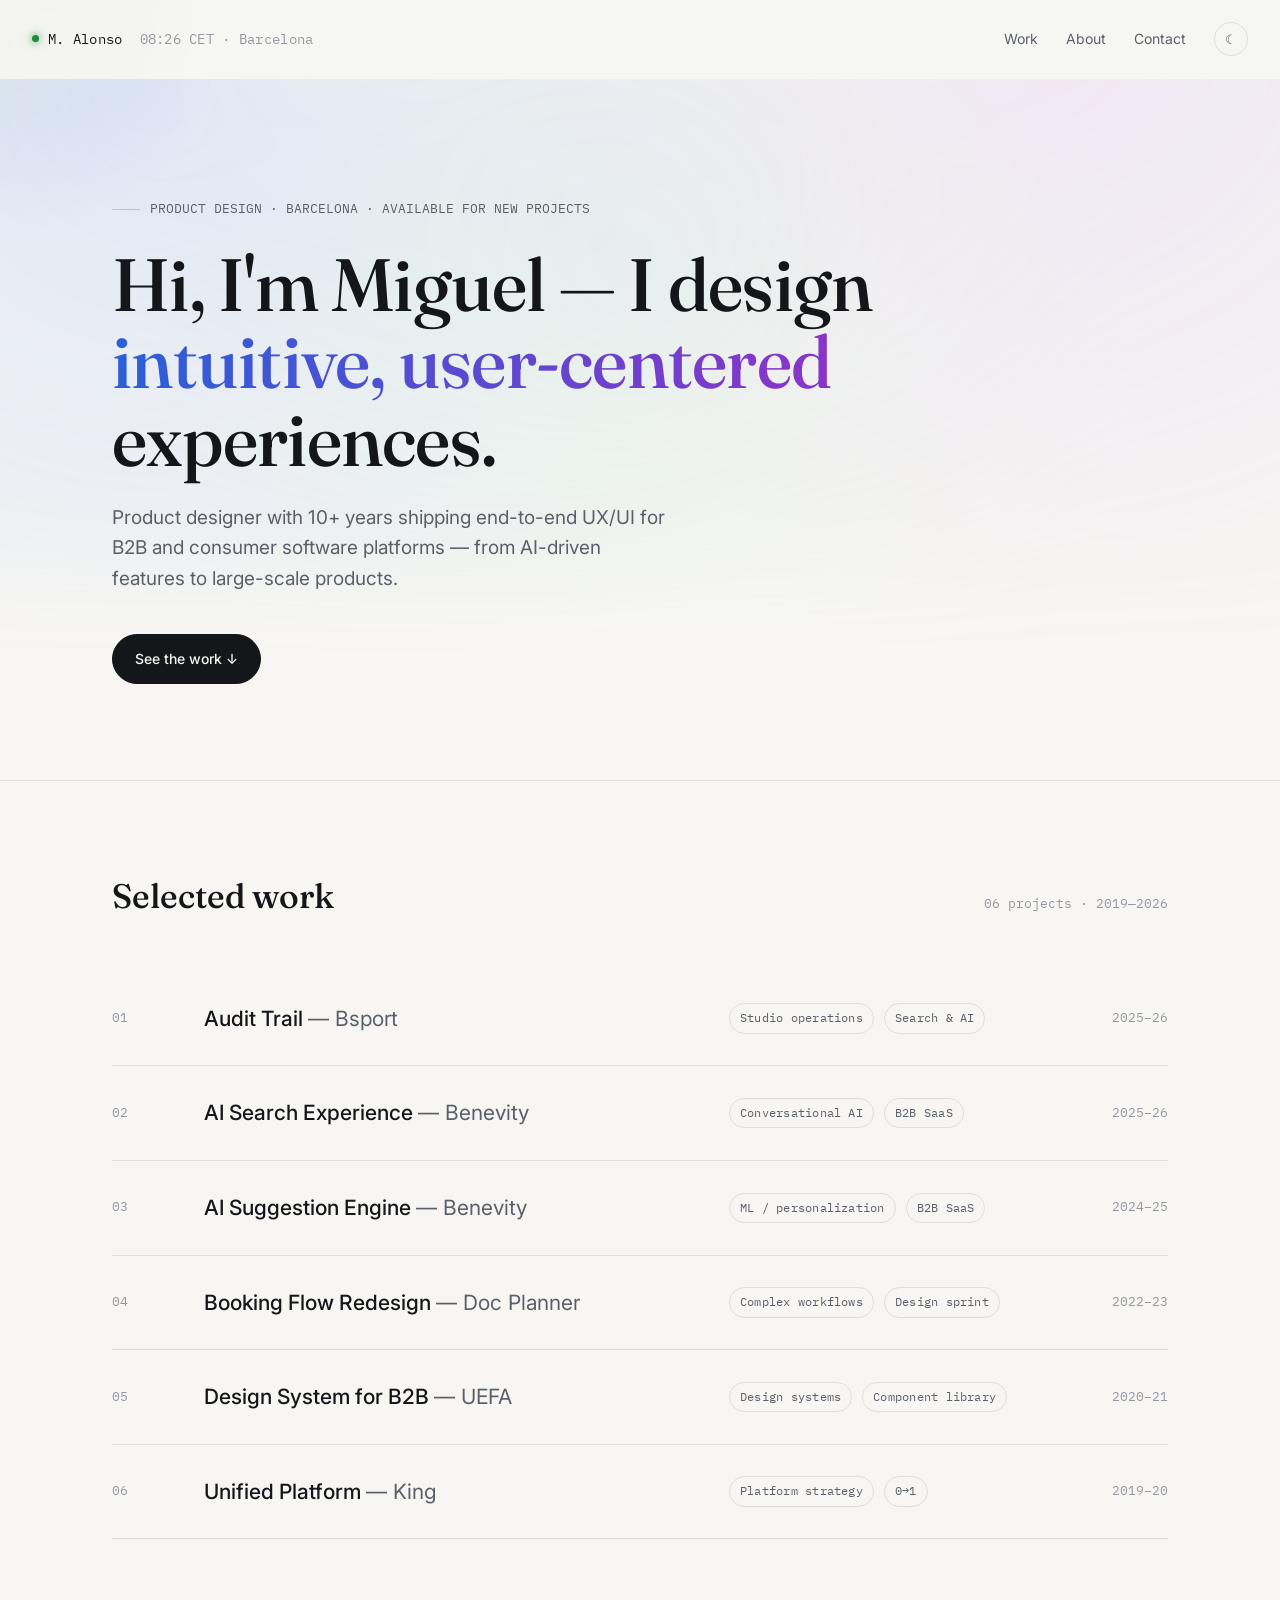
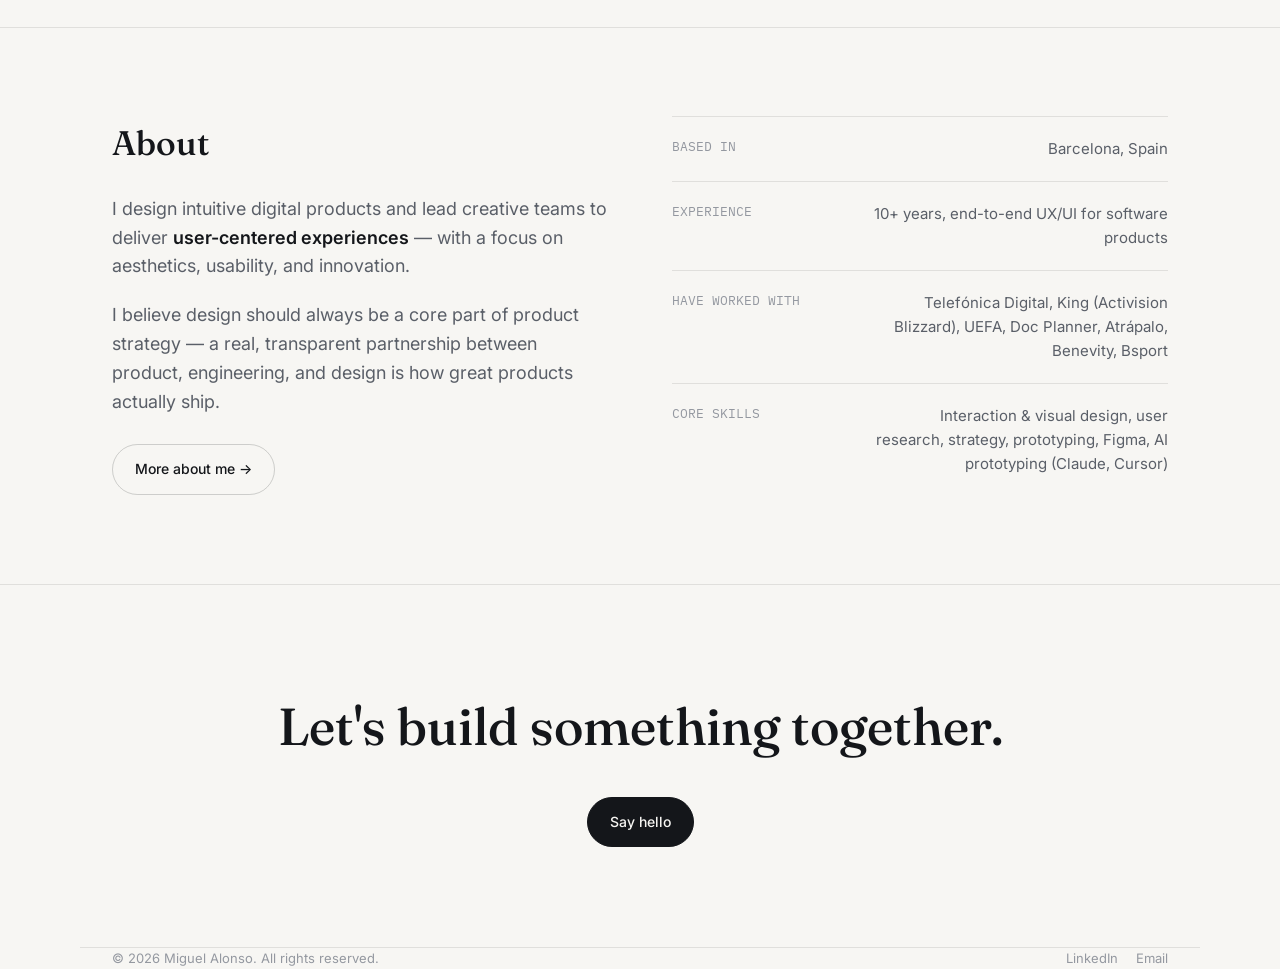
==== commit eb21fb55: "Reframe the first case study around Audit Trail, with the AI design flow as a method layer. Co-autho" ====
--- a/index.html
+++ b/index.html
@@ -47,15 +47,15 @@
     </div>
     <div class="work-list">
 
-      <a class="work-row reveal" href="work/ai-design-flow.html">
+      <a class="work-row reveal" href="work/ai-design-flow.html" data-thumb="assets/img/logos/bsport.svg">
         <span class="idx">01</span>
-        <span class="title">The AI Design Flow <span class="co">— Bsport</span></span>
-        <span class="meta"><span class="tag">AI-assisted design</span><span class="tag">Rapid prototyping</span></span>
+        <span class="title">Audit Trail <span class="co">— Bsport</span></span>
+        <span class="meta"><span class="tag">Studio operations</span><span class="tag">Search &amp; AI</span></span>
         <span class="year">2025–26</span>
         <span class="arrow">→</span>
       </a>
 
-      <a class="work-row reveal" href="work/ai-search-experience.html">
+      <a class="work-row reveal" href="work/ai-search-experience.html" data-thumb="assets/img/logos/benevity.svg">
         <span class="idx">02</span>
         <span class="title">AI Search Experience <span class="co">— Benevity</span></span>
         <span class="meta"><span class="tag">Conversational AI</span><span class="tag">B2B SaaS</span></span>
@@ -63,7 +63,7 @@
         <span class="arrow">→</span>
       </a>
 
-      <a class="work-row reveal" href="work/ai-suggestion-engine.html">
+      <a class="work-row reveal" href="work/ai-suggestion-engine.html" data-thumb="assets/img/logos/benevity.svg">
         <span class="idx">03</span>
         <span class="title">AI Suggestion Engine <span class="co">— Benevity</span></span>
         <span class="meta"><span class="tag">ML / personalization</span><span class="tag">B2B SaaS</span></span>
@@ -71,7 +71,7 @@
         <span class="arrow">→</span>
       </a>
 
-      <a class="work-row reveal" href="work/booking-flow-redesign.html">
+      <a class="work-row reveal" href="work/booking-flow-redesign.html" data-thumb="assets/img/logos/docplanner.svg">
         <span class="idx">04</span>
         <span class="title">Booking Flow Redesign <span class="co">— Doc Planner</span></span>
         <span class="meta"><span class="tag">Complex workflows</span><span class="tag">Design sprint</span></span>
@@ -79,7 +79,7 @@
         <span class="arrow">→</span>
       </a>
 
-      <a class="work-row reveal" href="work/design-system-uefa.html">
+      <a class="work-row reveal" href="work/design-system-uefa.html" data-thumb="assets/img/logos/uefa.svg">
         <span class="idx">05</span>
         <span class="title">Design System for B2B <span class="co">— UEFA</span></span>
         <span class="meta"><span class="tag">Design systems</span><span class="tag">Component library</span></span>
@@ -87,7 +87,7 @@
         <span class="arrow">→</span>
       </a>
 
-      <a class="work-row reveal" href="work/unified-platform.html">
+      <a class="work-row reveal" href="work/unified-platform.html" data-thumb="assets/img/logos/king.svg">
         <span class="idx">06</span>
         <span class="title">Unified Platform <span class="co">— King</span></span>
         <span class="meta"><span class="tag">Platform strategy</span><span class="tag">0→1</span></span>
@@ -124,7 +124,7 @@
   <div class="wrap">
     <h2>Let's build something together.</h2>
     <div class="hero-actions" style="justify-content:center;">
-      <a class="btn primary" href="mailto:m.alonso@gmail.com">Say hello</a>
+      <a class="btn primary" href="mailto:m.alonsopareja@gmail.com">Say hello</a>
     </div>
   </div>
 </section>
--- a/css/style.css
+++ b/css/style.css
@@ -312,6 +312,35 @@
 }
 .work-row:hover .arrow{ opacity:1; transform: translateX(0); }
 
+.work-thumb{
+  position: fixed;
+  left: 0; top: 0;
+  width: 220px;
+  height: 132px;
+  display: none;
+  align-items: center;
+  justify-content: center;
+  padding: 28px 32px;
+  overflow: hidden;
+  border-radius: var(--radius);
+  border: 1px solid rgba(20,22,26,0.08);
+  background: #fff;
+  pointer-events: none;
+  z-index: 40;
+  opacity: 0;
+  box-shadow: 0 20px 48px rgba(0,0,0,.28);
+  transition: opacity .45s ease;
+}
+.work-thumb img{
+  width: 100%;
+  height: 100%;
+  object-fit: contain;
+}
+@media (hover: hover) and (pointer: fine){
+  .work-thumb{ display: flex; }
+  .work-thumb.is-visible{ opacity: 1; }
+}
+
 @media (max-width: 720px){
   .work-row{ grid-template-columns: 1fr; gap: 10px; }
   .work-row .year{ text-align:left; }
@@ -577,3 +606,32 @@
   margin-bottom: 24px;
 }
 .back-link:hover{ color: var(--ink); }
+
+.method-layer{
+  margin: 72px 0 0;
+  padding: 32px 28px 8px;
+  border: 1px solid var(--line);
+  border-radius: var(--radius);
+  background: var(--bg-elevated);
+}
+.method-layer .layer-kicker{
+  font-family: var(--mono);
+  font-size: 12px;
+  letter-spacing: .08em;
+  text-transform: uppercase;
+  color: var(--ink-faint);
+  margin: 0 0 10px;
+}
+.method-layer h2{ margin-top: 0; }
+.method-layer h3{ font-family: var(--sans); }
+.method-layer .note{
+  border-left: 2px solid var(--accent);
+  padding: 4px 0 4px 18px;
+  margin: 8px 0 24px;
+  color: var(--ink-dim);
+  font-size: 15.5px;
+}
+.method-layer .note strong{ color: var(--ink); }
+@media (max-width: 720px){
+  .method-layer{ padding: 24px 18px 4px; }
+}
